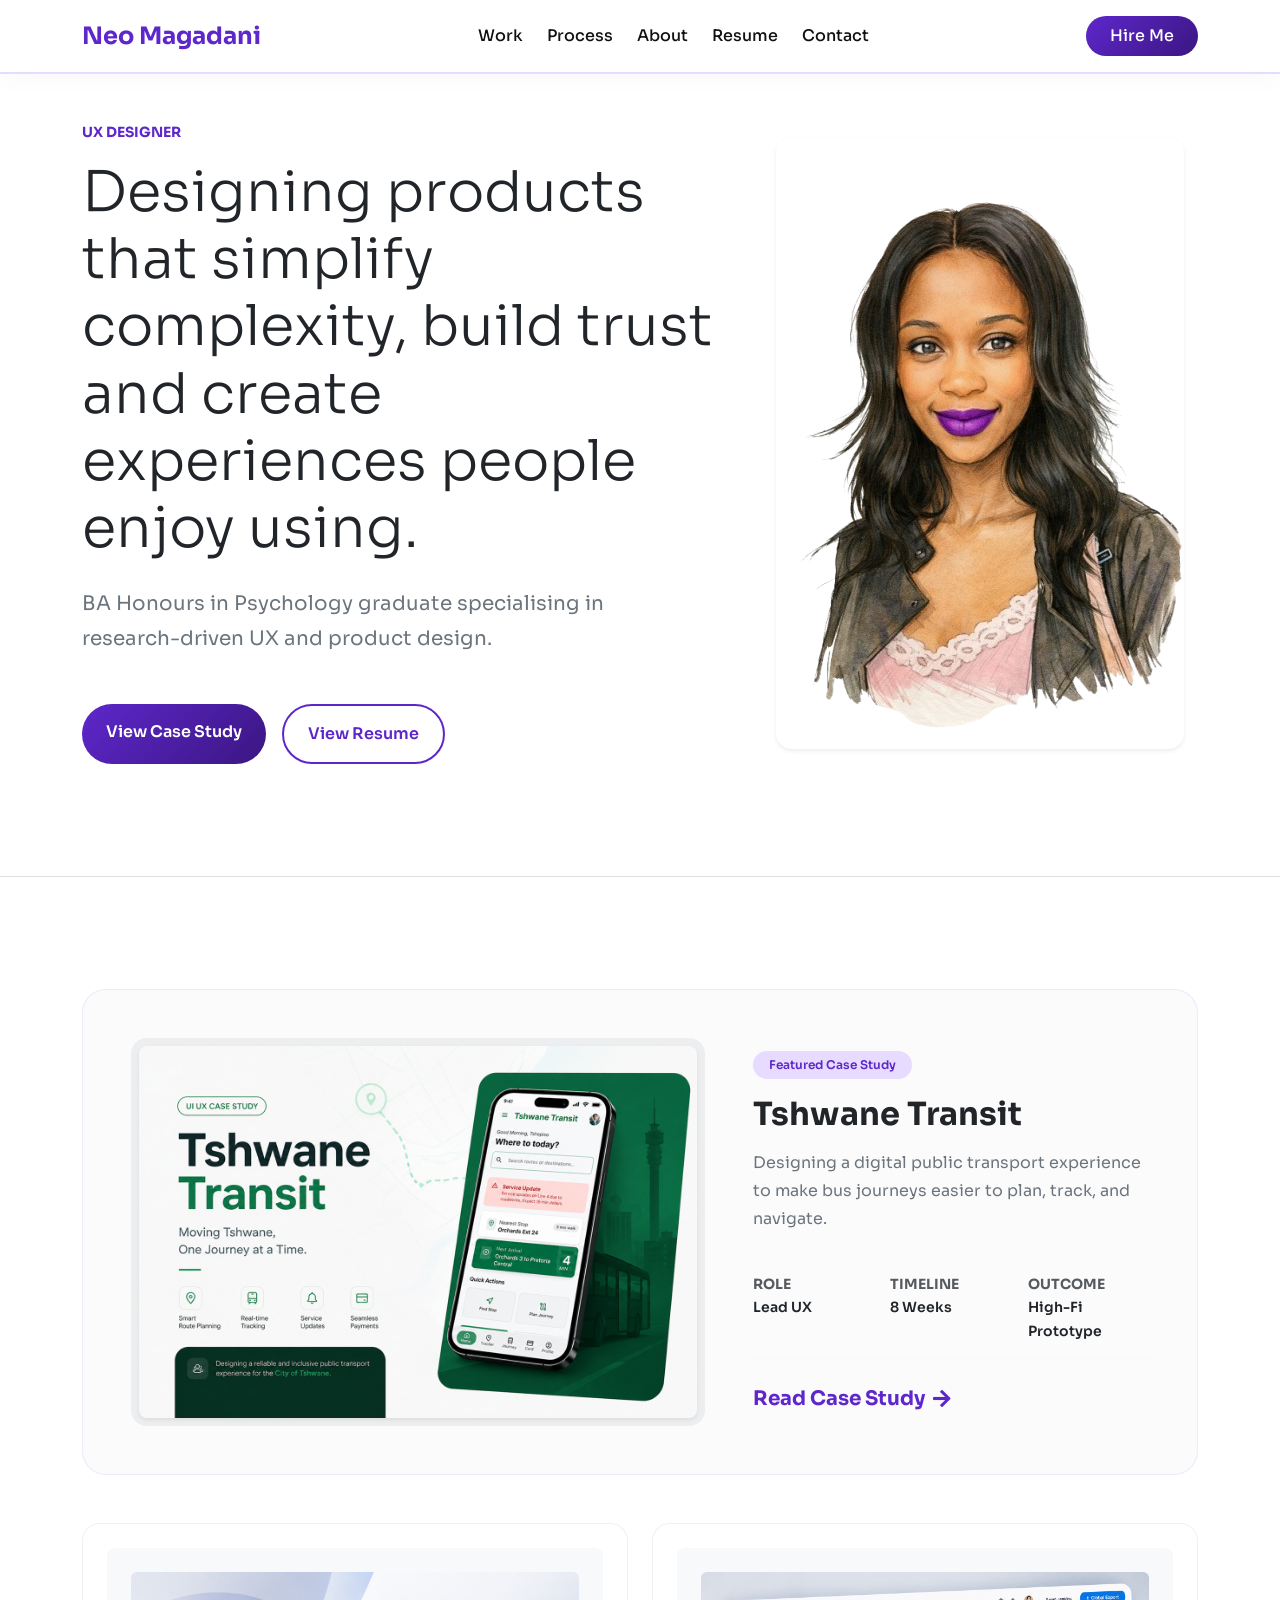
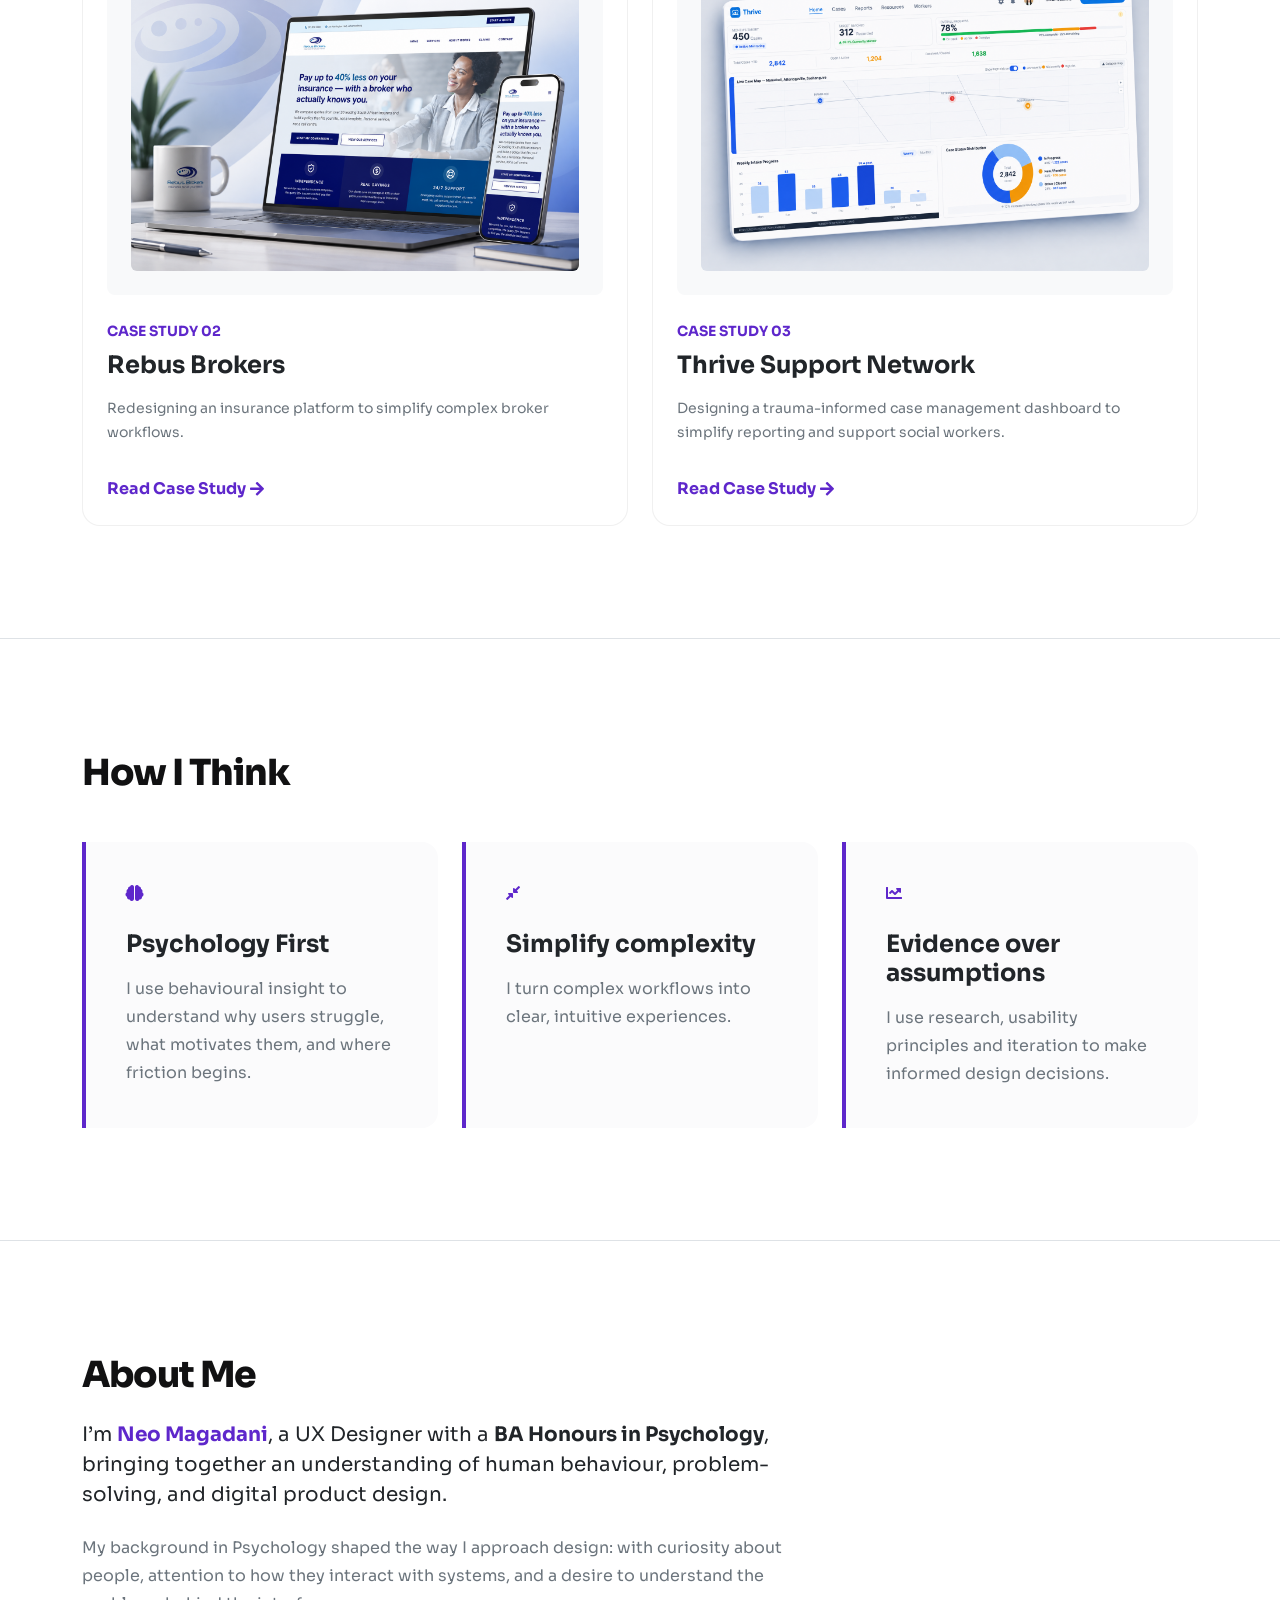
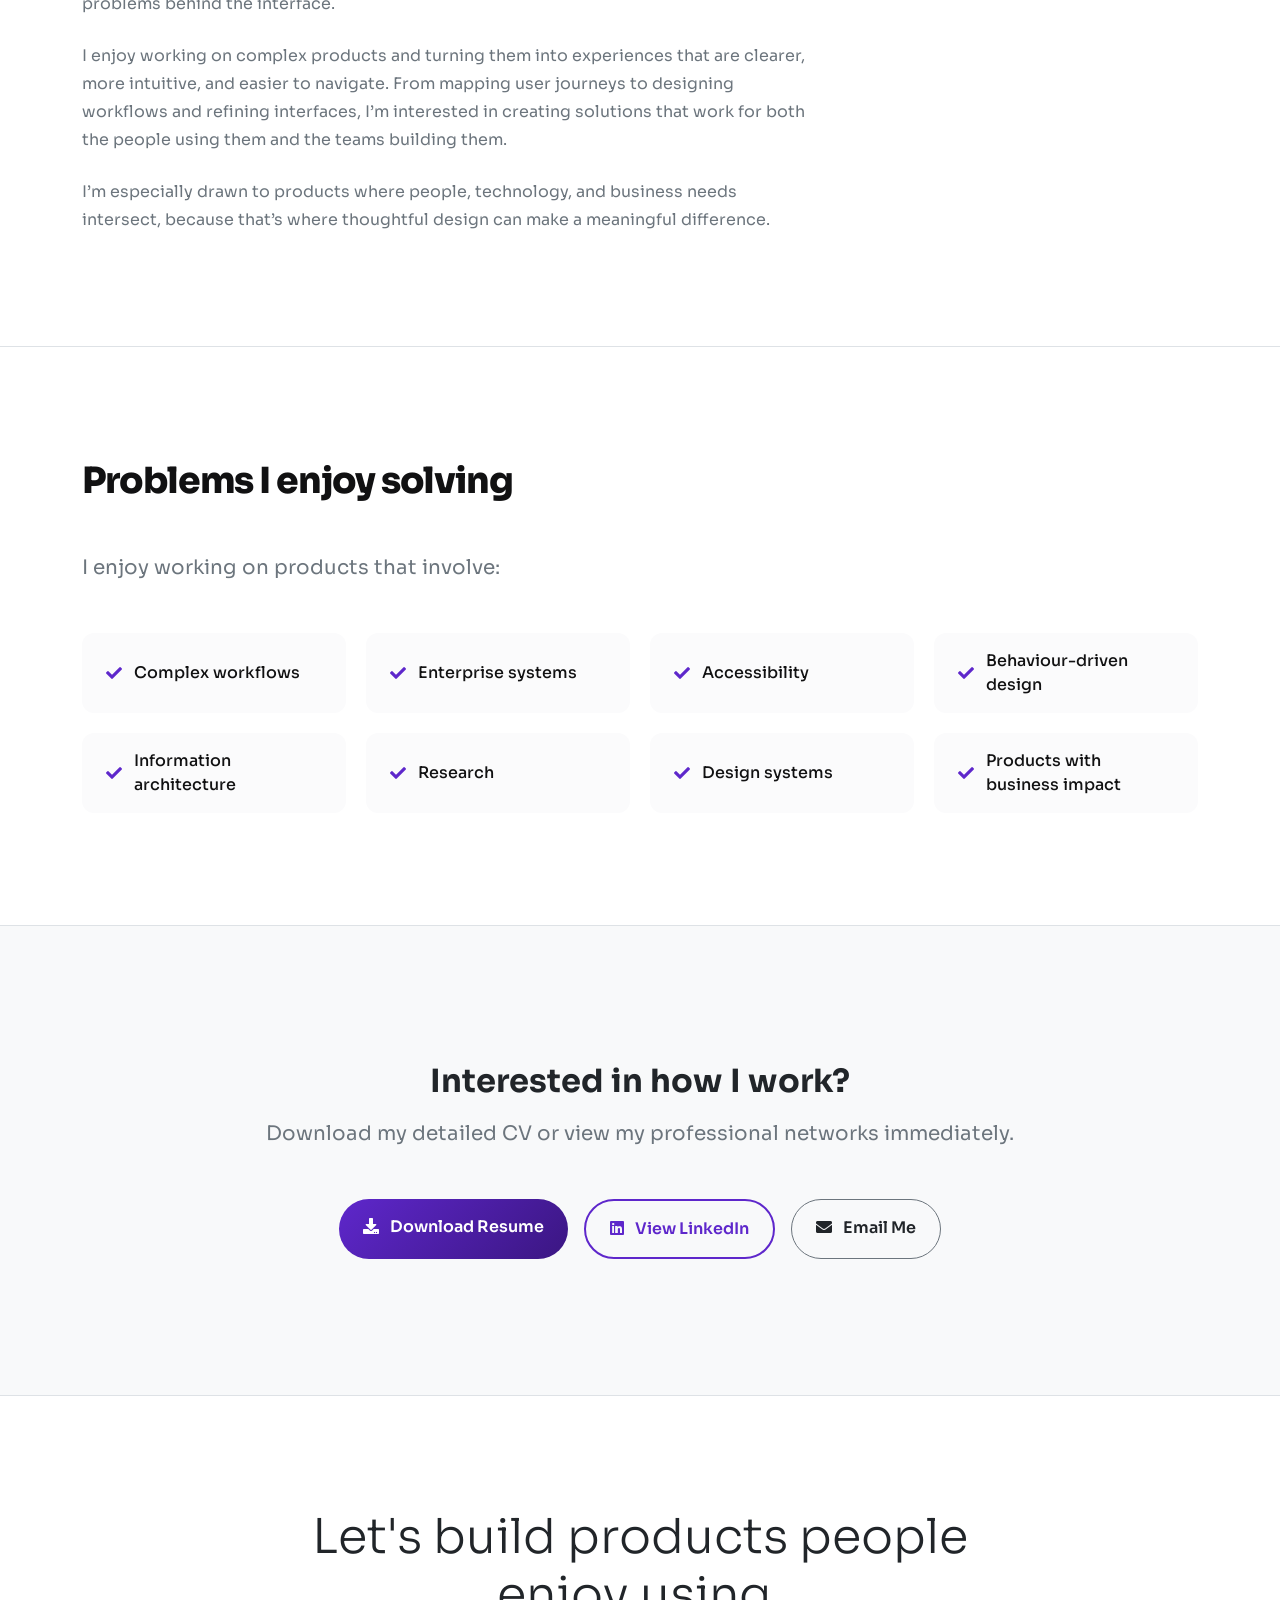
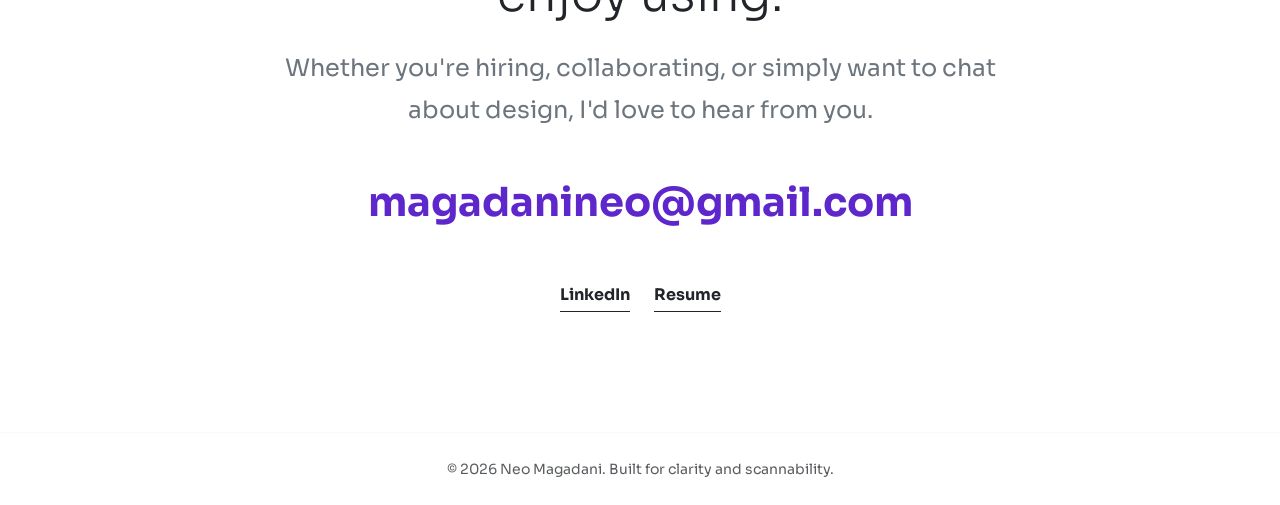
==== index.html @ 09e7070c "Initial portfolio" ====
<!DOCTYPE html>
<html lang="en">
<head>
    <meta charset="UTF-8">
    <meta http-equiv="X-UA-Compatible" content="IE=edge">
    <meta name="viewport" content="width=device-width, initial-scale=1.0, shrink-to-fit=no">
    <meta name="description" content="Neo Magadani - UX Designer Portfolio">
    <meta name="author" content="Neo Magadani">
    <title>Neo Magadani - UX Designer</title>

    <!-- Favicon -->
    <link rel="icon" type="image/png" href="./assets/img/favicon.png">

    <!-- Google Fonts -->
    <link rel="preconnect" href="https://fonts.googleapis.com/">
    <link rel="preconnect" href="https://fonts.gstatic.com/" crossorigin>
    <link rel="stylesheet" href="https://fonts.googleapis.com/css2?family=Sora:wght@300;400;500;600;700;800&display=swap">

    <!-- Bootstrap CSS (CDN) -->
    <link class="bootstrap-css" rel="stylesheet" href="https://cdn.jsdelivr.net/npm/bootstrap@5.3.3/dist/css/bootstrap.min.css">

    <!-- Font Awesome 5 Free (CDN) -->
    <link rel="stylesheet" href="https://cdnjs.cloudflare.com/ajax/libs/font-awesome/5.15.4/css/all.min.css">

    <!-- Animate.css for subtle micro-interactions -->
    <link rel="stylesheet" href="https://cdnjs.cloudflare.com/ajax/libs/animate.css/4.1.1/animate.min.css">

    <!-- Custom Premium Minimal Styling Extends -->
    <style>
        :root {
            --primary-color: #5E27CB;
            --primary-light: #E7DBFF;
            --dark-color: #111112;
            --text-muted: #575758;
            --bg-light: #FBFBFC;
        }

        html {
            scroll-padding-top: 6rem;
            scroll-behavior: smooth;
        }

        body {
            font-family: "Sora", sans-serif;
            color: var(--dark-color);
            background-color: #ffffff;
            -webkit-font-smoothing: antialiased;
        }

        p {
            color: var(--text-muted);
            line-height: 1.75;
        }

        /* Pure Purple Overrides */
        .text-primary, .navbar-brand {
            color: var(--primary-color) !important;
        }

        /* Sticky Navigation Styling */
        .sticky-nav {
            background-color: rgba(255, 255, 255, 0.95);
            backdrop-filter: blur(10px);
            border-bottom: 2px solid var(--primary-light);
            box-shadow: 0 4px 20px rgba(94, 39, 203, 0.04);
            z-index: 1030;
        }

        .nav-link {
            color: var(--dark-color);
            font-weight: 500;
            transition: all 0.2s ease;
            position: relative;
        }

        .nav-link:hover, .nav-link.active {
            color: var(--primary-color) !important;
        }

        .nav-link.active::after {
            content: '';
            position: absolute;
            bottom: -4px;
            left: 0;
            width: 100%;
            height: 2px;
            background-color: var(--primary-color);
            border-radius: 2px;
        }

        /* Buttons & CTA Systems */
        .btn-primary-gradient {
            background: linear-gradient(135deg, var(--primary-color) 0%, #3B1682 100%);
            color: #ffffff;
            border: none;
            transition: transform 0.2s ease, box-shadow 0.2s ease;
        }

        .hero-img-container {
    padding: 0;
    background: transparent;
    box-shadow: none;
}
        .btn-primary-gradient:hover {
            color: #ffffff;
            transform: translateY(-1px);
            box-shadow: 0 4px 15px rgba(94, 39, 203, 0.3);
        }

        .btn-primary-outlined {
            border: 2px solid var(--primary-color);
            color: var(--primary-color);
            background: transparent;
            font-weight: 600;
            transition: all 0.2s ease;
        }

        .btn-primary-outlined:hover {
            background-color: var(--primary-color);
            color: #ffffff;
        }

        /* Premium Layout Features */
        .section-padding {
            padding: 7rem 0;
        }

        .section-title {
            font-size: 2.25rem;
            font-weight: 800;
            letter-spacing: -0.03em;
            margin-bottom: 3rem;
        }

        /* Cards & Layout Modules */
        .featured-card {
            background: var(--bg-light);
            border: 1px solid rgba(94, 39, 203, 0.08);
            border-radius: 24px;
            overflow: hidden;
            transition: transform 0.3s ease;
        }

        .featured-card:hover {
            transform: translateY(-4px);
        }

        .secondary-card {
            background: #ffffff;
            border: 1px solid rgba(0, 0, 0, 0.06);
            border-radius: 18px;
            transition: all 0.3s ease;
        }

        .secondary-card:hover {
            border-color: var(--primary-light);
            box-shadow: 0 10px 30px rgba(94, 39, 203, 0.04);
        }

        .think-card {
            background: var(--bg-light);
            border-left: 4px solid var(--primary-color);
            border-radius: 0 16px 16px 0;
            padding: 2.5rem;
            height: 100%;
        }

        /* Checkmark List Items */
        .problem-grid {
            display: grid;
            grid-template-columns: repeat(auto-fill, minmax(240px, 1fr));
            gap: 1.25rem;
        }

        .problem-item {
            background: var(--bg-light);
            padding: 1rem 1.5rem;
            border-radius: 12px;
            font-weight: 500;
            display: flex;
            align-items: center;
            gap: 0.75rem;
        }

        .problem-item i {
            color: var(--primary-color);
        }

        /* Badges */
        .bg-primary-subtle {
            background-color: var(--primary-light) !important;
            color: var(--primary-color) !important;
        }

        /* Floating Top Button Layout logic */
        .topbutton {
            position: fixed;
            bottom: 2rem;
            right: 2rem;
            background-color: #ffffff;
            color: var(--primary-color);
            width: 3rem;
            height: 3rem;
            display: flex;
            align-items: center;
            justify-content: center;
            font-size: 1.25rem;
            box-shadow: 0 4px 15px rgba(94, 39, 203, 0.1);
            border-radius: 50%;
            border: 1px solid rgba(94, 39, 203, 0.1);
            opacity: 0;
            visibility: hidden;
            transition: all 0.2s ease;
            z-index: 99;
        }

        .topbutton.btn-show {
            visibility: visible;
            opacity: 1;
        }

        .topbutton:hover {
            background: var(--primary-color);
            color: #ffffff;
        }

        .contact-email-link {
            color: var(--primary-color);
            transition: opacity 0.2s ease;
        }
        .contact-email-link:hover {
            opacity: 0.85;
        }

        /* Responsive Fixes */
        @media screen and (max-width: 991.98px) {
            .hero-img-container { margin-top: 3rem; }
        }
        @media screen and (max-width: 767.98px) {
            .section-padding { padding: 4.5rem 0; }
            .section-title { font-size: 1.75rem; margin-bottom: 2rem; }
        }
    </style>
</head>
<body>

    <!-- Sticky Navigation Bar -->
    <header class="header-area sticky-top sticky-nav">
        <div class="container d-flex align-items-center justify-content-between py-3">
            <a href="#" class="navbar-brand fw-bold fs-4 tracking-tight">Neo Magadani</a>
            <nav class="d-none d-md-flex gap-4" id="mainNav">
                <a href="#work" class="nav-link">Work</a>
                <a href="#process" class="nav-link">Process</a>
                <a href="#about" class="nav-link">About</a>
                <a href="#resume" class="nav-link">Resume</a>
                <a href="#contact" class="nav-link">Contact</a>
            </nav>
            <div>
                <a href="#contact" class="btn btn-primary-gradient rounded-pill px-4 py-2 fw-medium">Hire Me</a>
            </div>
        </div>
    </header>

    <!-- Balanced Split Hero Section with Image on the Right -->
<section id="hero" class="hero-area min-vh-90 d-flex align-items-center bg-white section-padding pt-5 navigation-section">
    <div class="container">
        <div class="row align-items-center g-5">

            <!-- Text Core -->
            <div class="col-lg-7 text-start">

                <span class="text-uppercase tracking-wider fw-bold text-primary small d-block mb-3">
                    UX Designer
                </span>

                <h1 class="display-4 fw-extrabold text-dark tracking-tight mb-4 animate__animated animate__fadeInUp">
                    Designing products that simplify complexity, build trust and create experiences people enjoy using.
                </h1>

                <p class="fs-5 fw-normal text-secondary mb-5 col-xl-11 animate__animated animate__fadeInUp animate__delay-1s">
                    BA Honours in Psychology graduate specialising in research-driven UX and product design.
                </p>

                <div class="d-flex flex-wrap gap-3 animate__animated animate__fadeInUp animate__delay-1s">

                    <a href="#work" class="btn btn-primary-gradient px-4 py-3 rounded-pill fw-semibold">
                        View Case Study
                    </a>

                    <a href="./assets/img/UX_Design_CV.pdf"
                       target="_blank"
                       rel="noopener"
                       class="btn btn-primary-outlined px-4 py-3 rounded-pill fw-semibold">
                        View Resume
                    </a>

                </div>
            </div>
                <!-- Image Component Frame -->
                <div class="col-lg-5 p-0 hero-img-container text-center animate__animated animate__fadeIn animate__delay-1s">
                    
                        <img src="./assets/img/hero/hero.png" alt="Neo Magadani UX Showcase" class="img-fluid rounded-4 shadow-sm">
                    </div>
                </div>
            </div>
        </div>
    </section>

    <!-- Work Showcase Section (Case Studies Primary Focus) -->
   <section id="work" class="portfolio-area section-padding border-top bg-white navigation-section">
    <div class="container">

        <!-- =====================================================
             CASE STUDY 01 — TSHWANE TRANSIT
             Full Width Featured Case Study
             ===================================================== -->
        <div class="row mb-5">
            <div class="col-12">
                <div class="featured-card p-4 p-md-5">

                    <div class="row align-items-center g-4 g-lg-5">

                        <!-- Image -->
                        <div class="col-lg-7">
                            <div class="bg-secondary bg-opacity-10 rounded-4 p-2 text-center overflow-hidden">
                                <img 
                                    src="./images/hero image.png" 
                                    alt="Tshwane Transit mobile app interface"
                                    class="img-fluid rounded-3 shadow-sm">
                            </div>
                        </div>

                        <!-- Content -->
                        <div class="col-lg-5">

                            <span class="badge bg-primary-subtle text-primary rounded-pill px-3 py-2 fw-semibold mb-3">
                                Featured Case Study
                            </span>

                            <h2 class="fw-bold text-dark tracking-tight mb-3">
                                Tshwane Transit
                            </h2>

                            <p class="text-secondary mb-4">
                                Designing a digital public transport experience to make bus journeys easier to plan, track, and navigate.
                            </p>

                            <!-- Project Details -->
                            <div class="row g-3 mb-4 py-3 border-top border-bottom border-light">

                                <div class="col-4">
                                    <span class="d-block text-uppercase text-muted small fw-bold">
                                        Role
                                    </span>
                                    <span class="fw-semibold text-dark small">
                                        Lead UX
                                    </span>
                                </div>

                                <div class="col-4">
                                    <span class="d-block text-uppercase text-muted small fw-bold">
                                        Timeline
                                    </span>
                                    <span class="fw-semibold text-dark small">
                                        8 Weeks
                                    </span>
                                </div>

                                <div class="col-4">
                                    <span class="d-block text-uppercase text-muted small fw-bold">
                                        Outcome
                                    </span>
                                    <span class="fw-semibold text-dark small">
                                        High-Fi Prototype
                                    </span>
                                </div>

                            </div>

                            <!-- Link -->
                            <a 
                                href="./city-of-tshwane.html"
                                class="text-primary fw-bold fs-5 text-decoration-none d-inline-flex align-items-center gap-2">

                                Read Case Study 
                                <i class="fas fa-arrow-right"></i>

                            </a>

                        </div>

                    </div>

                </div>
            </div>
        </div>


        <!-- =====================================================
             CASE STUDY 02 + 03
             Two Secondary Cards Side-by-Side
             ===================================================== -->
        <div class="row g-4">


            <!-- =================================================
                 CASE STUDY 02 — REBUS BROKERS
                 ================================================= -->
            <div class="col-md-6">

                <div class="secondary-card p-4 h-100 d-flex flex-column justify-content-between">

                    <div>

                        <!-- Image -->
                        <div class="bg-light rounded-3 p-4 mb-4 text-center">

                            <img 
                                src="./assets/img/rebus mockup.png"
                                alt="Rebus Brokers insurance platform interface"
                                class="img-fluid rounded shadow-xs">

                        </div>

                        <span class="text-primary small fw-bold text-uppercase tracking-wider">
                            Case Study 02
                        </span>

                        <h3 class="h4 fw-bold text-dark mt-2 mb-3">
                            Rebus Brokers
                        </h3>

                        <p class="text-secondary small">
                            Redesigning an insurance platform to simplify complex broker workflows.
                        </p>

                    </div>

                    <div class="pt-3 mt-auto">

                        <a 
                            href="./rebus-case-study.html"
                            class="text-primary fw-bold text-decoration-none d-inline-flex align-items-center gap-1">

                            Read Case Study 
                            <i class="fas fa-arrow-right fs-7"></i>

                        </a>

                    </div>

                </div>

            </div>


            <!-- =================================================
                 CASE STUDY 03 — THRIVE
                 ================================================= -->
            <div class="col-md-6">

                <div class="secondary-card p-4 h-100 d-flex flex-column justify-content-between">

                    <div>

                        <!-- Image -->
                        <div class="bg-light rounded-3 p-4 mb-4 text-center">

                            <img 
                                src="./assets/img/AFTER DESKTOP.png"
                                alt="Thrive case management dashboard interface"
                                class="img-fluid rounded shadow-xs">

                        </div>

                        <span class="text-primary small fw-bold text-uppercase tracking-wider">
                            Case Study 03
                        </span>

                        <h3 class="h4 fw-bold text-dark mt-2 mb-3">
                            Thrive Support Network
                        </h3>

                        <p class="text-secondary small">
                            Designing a trauma-informed case management dashboard to simplify reporting and support social workers.
                        </p>

                    </div>
                      <div class="pt-3 mt-auto">

                        <a 
                            href="./Thrive.html"
                            class="text-primary fw-bold text-decoration-none d-inline-flex align-items-center gap-1">

                            Read Case Study 
                            <i class="fas fa-arrow-right fs-7"></i>

                        </a>

                </div>

            </div>


        </div>

    </div>
</section>

    <!-- Strategic Philosophy Section -->
    <section id="process" class="process-area section-padding border-top bg-white navigation-section">
        <div class="container">
            <h2 class="section-title">How I Think</h2>
            <div class="row g-4">
                <div class="col-lg-4 col-md-6">
                    <div class="think-card">
                        <div class="mb-4 text-primary"><i class="fas fa-brain fa-2xl"></i></div>
                        <h3 class="h4 fw-bold text-dark mb-3">Psychology First</h3>
                        <p class="text-secondary mb-0">I use behavioural insight to understand why users struggle, what motivates them, and where friction begins.</p>
                    </div>
                </div>
                <div class="col-lg-4 col-md-6">
                    <div class="think-card">
                        <div class="mb-4 text-primary"><i class="fas fa-compress-alt fa-2xl"></i></div>
                        <h3 class="h4 fw-bold text-dark mb-3">Simplify complexity</h3>
                        <p class="text-secondary mb-0">I turn complex workflows into clear, intuitive experiences.</p>
                    </div>
                </div>
                <div class="col-lg-4 col-md-12">
                    <div class="think-card">
                        <div class="mb-4 text-primary"><i class="fas fa-chart-line fa-2xl"></i></div>
                        <h3 class="h4 fw-bold text-dark mb-3">Evidence over assumptions</h3>
                        <p class="text-secondary mb-0">I use research, usability principles and iteration to make informed design decisions.</p>
                    </div>
                </div>
            </div>
        </div>
    </section>

    <!-- Strategic Narrative Personal Identity Section -->
    <!-- About Me -->
<section id="about" class="about-area section-padding border-top bg-white navigation-section">
    <div class="container">
        <div class="row justify-content-between g-5 align-items-start">

            <div class="col-lg-8">
                <h2 class="section-title mb-4">About Me</h2>

                <p class="fs-5 text-dark lh-base mb-4">
                    I’m <strong class="text-primary">Neo Magadani</strong>, a UX Designer with a
                    <strong>BA Honours in Psychology</strong>, bringing together an understanding
                    of human behaviour, problem-solving, and digital product design.
                </p>

                <p class="text-secondary mb-4">
                    My background in Psychology shaped the way I approach design: with curiosity
                    about people, attention to how they interact with systems, and a desire to
                    understand the problems behind the interface.
                </p>

                <p class="text-secondary mb-4">
                    I enjoy working on complex products and turning them into experiences that are
                    clearer, more intuitive, and easier to navigate. From mapping user journeys to
                    designing workflows and refining interfaces, I’m interested in creating
                    solutions that work for both the people using them and the teams building them.
                </p>

                <p class="text-secondary mb-0">
                    I’m especially drawn to products where
                    people, technology, and business needs intersect, because that’s where thoughtful design can make a meaningful difference.
                </p>
            </div>

        </div>
    </div>
</section>

    <!-- Niche Targeted Capabilities Matrix Section -->
    <section class="problems-area section-padding border-top bg-white">
        <div class="container">
            <h2 class="section-title">Problems I enjoy solving</h2>
            <p class="fs-5 text-secondary mb-5 col-lg-8">I enjoy working on products that involve:</p>
            
            <div class="problem-grid">
                <div class="problem-item"><i class="fas fa-check"></i> Complex workflows</div>
                <div class="problem-item"><i class="fas fa-check"></i> Enterprise systems</div>
                <div class="problem-item"><i class="fas fa-check"></i> Accessibility</div>
                <div class="problem-item"><i class="fas fa-check"></i> Behaviour-driven design</div>
                <div class="problem-item"><i class="fas fa-check"></i> Information architecture</div>
                <div class="problem-item"><i class="fas fa-check"></i> Research</div>
                <div class="problem-item"><i class="fas fa-check"></i> Design systems</div>
                <div class="problem-item"><i class="fas fa-check"></i> Products with business impact</div>
            </div>
        </div>
    </section>

    <!-- Clean Direct Portfolio Assets Access Frame -->
    <section id="resume" class="resume-cta-area section-padding border-top bg-light text-center navigation-section">
        <div class="container py-4">
            <h2 class="fw-bold tracking-tight text-dark mb-3">Interested in how I work?</h2>
            <p class="fs-5 text-secondary mb-5">Download my detailed CV or view my professional networks immediately.</p>
            <div class="d-flex flex-wrap justify-content-center gap-3">
                <a href="./assets/img/UX_Design_CV.pdf" class="btn btn-primary-gradient px-4 py-3 rounded-pill fw-semibold" download><i class="fas fa-download me-2"></i> Download Resume</a>
                <a href="https://www.linkedin.com/in/neo-magadani/" target="_blank" class="btn btn-primary-outlined px-4 py-3 rounded-pill fw-semibold"><i class="fab fa-linkedin me-2"></i> View LinkedIn</a>
                <a href="mailto:magadanineo@gmail.com" class="btn btn-outline-secondary border-secondary px-4 py-3 rounded-pill fw-semibold text-dark"><i class="fas fa-envelope me-2"></i> Email Me</a>
            </div>
        </div>
    </section>

    <!-- Simplified and Personalized Footer Contact Framework -->
    <section id="contact" class="contact-personal-area section-padding border-top bg-white text-center navigation-section">
        <div class="container col-xl-7 col-lg-9">
            <h2 class="display-5 fw-extrabold text-dark tracking-tight mb-4">Let's build products people enjoy using.</h2>
            <p class="fs-4 text-secondary mb-5">
                Whether you're hiring, collaborating, or simply want to chat about design, I'd love to hear from you.
            </p>
            
            <div class="mb-5">
                <a href="mailto:magadanineo@gmail.com" class="display-6 fw-bold contact-email-link text-decoration-none tracking-tight text-break">magadanineo@gmail.com</a>
            </div>
            
            <div class="d-flex justify-content-center gap-4 py-2">
                <a href="https://www.linkedin.com/in/neo-magadani/" target="_blank" class="fw-bold text-dark text-decoration-none border-bottom border-dark pb-1">LinkedIn</a>
                <a href="./assets/img/UX_Design_CV.pdf" class="fw-bold text-dark text-decoration-none border-bottom border-dark pb-1" download>Resume</a>
            </div>
        </div>
    </section>

    <!-- Structural Baseline Copyright Statement Footer -->
    <footer class="py-4 border-top border-light bg-white">
        <div class="container text-center">
            <span class="small text-muted">&copy; 2026 Neo Magadani. Built for clarity and scannability.</span>
        </div>
    </footer>

    <!-- Back To Top Floating Interactive Element -->
    <button class="topbutton shadow" id="backToTopBtn" aria-label="Scroll back to top">
        <i class="fas fa-arrow-up"></i>
    </button>

    <!-- Structural Layout Support Library Framework Script Assets -->
    <script src="https://code.jquery.com/jquery-3.7.1.min.js"></script>
    <script src="https://cdn.jsdelivr.net/npm/bootstrap@5.3.3/dist/js/bootstrap.bundle.min.js"></script>

    <!-- Custom Event Target Handlers Logic -->
    <script>
        $(document).ready(function() {
            // ScrollSpy tracking logic
            const sections = $('.navigation-section');
            const navLinks = $('#mainNav .nav-link');

            $(window).on('scroll', function() {
                let currentPos = $(this).scrollTop() + 120; // offset to trigger slightly early

                sections.each(function() {
                    let top = $(this).offset().top;
                    let bottom = top + $(this).outerHeight();
                    let id = $(this).attr('id');

                    if (currentPos >= top && currentPos <= bottom) {
                        navLinks.removeClass('active');
                        $('#mainNav').find(`[href="#${id}"]`).addClass('active');
                    }
                });
                
                // Back to Top button logic
                if ($(this).scrollTop() > 400) {
                    $('#backToTopBtn').addClass('btn-show');
                } else {
                    $('#backToTopBtn').removeClass('btn-show');
                }
            });
            
            $('#backToTopBtn').click(function() {
                window.scrollTo({ top: 0, behavior: 'smooth' });
            });
        });
    </script>
</body>
</html>
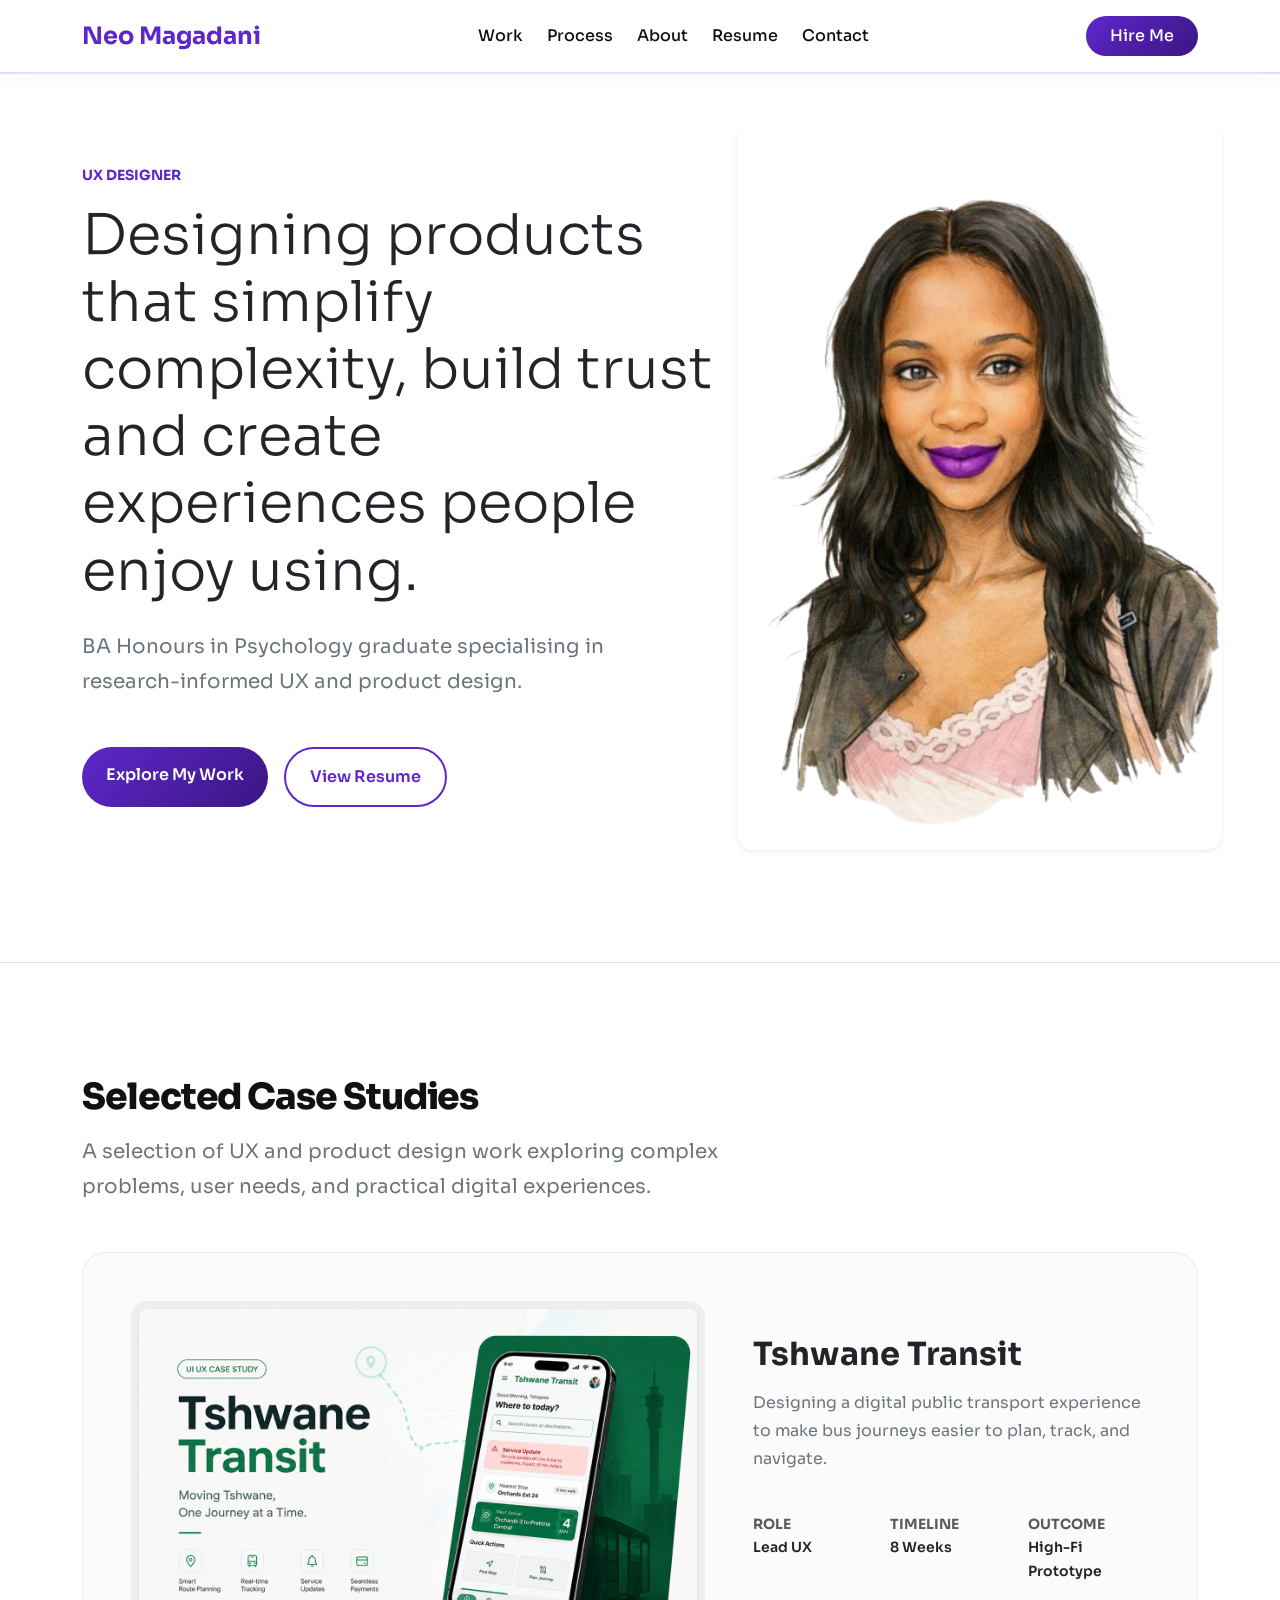
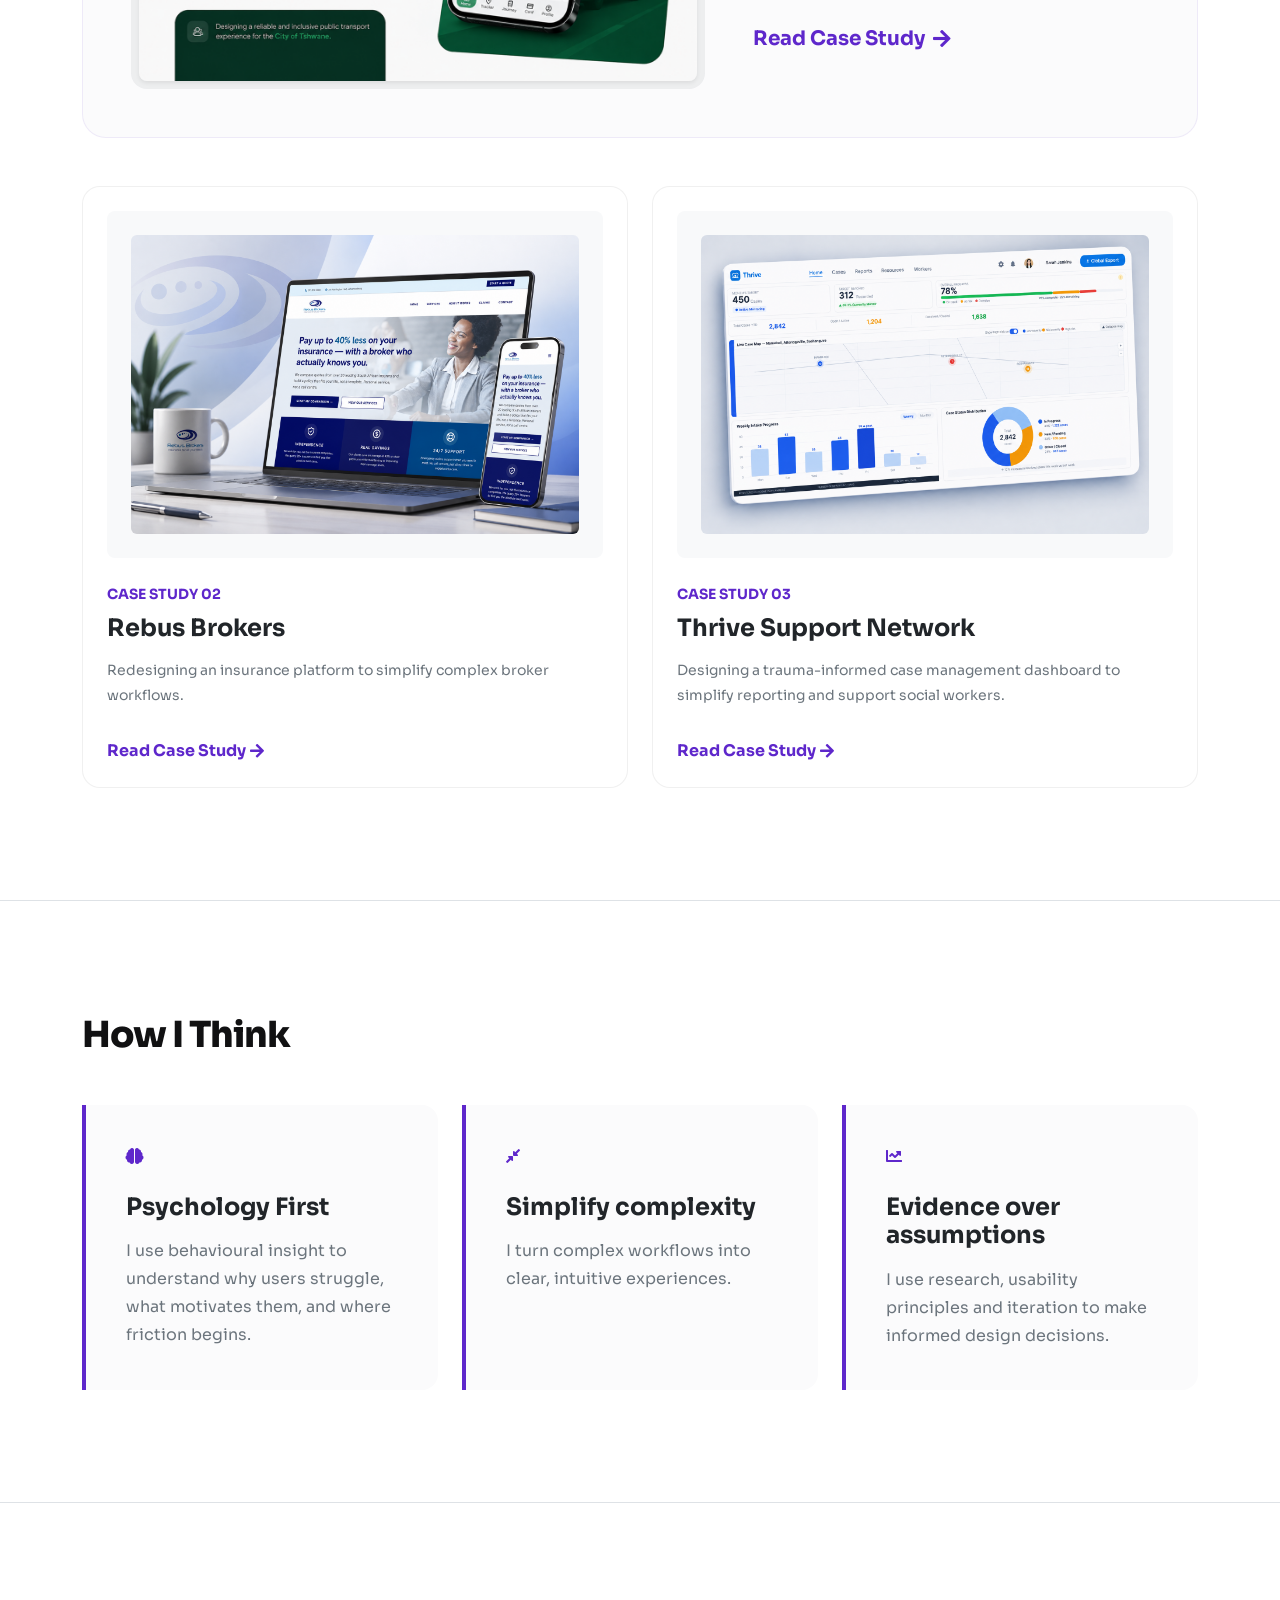
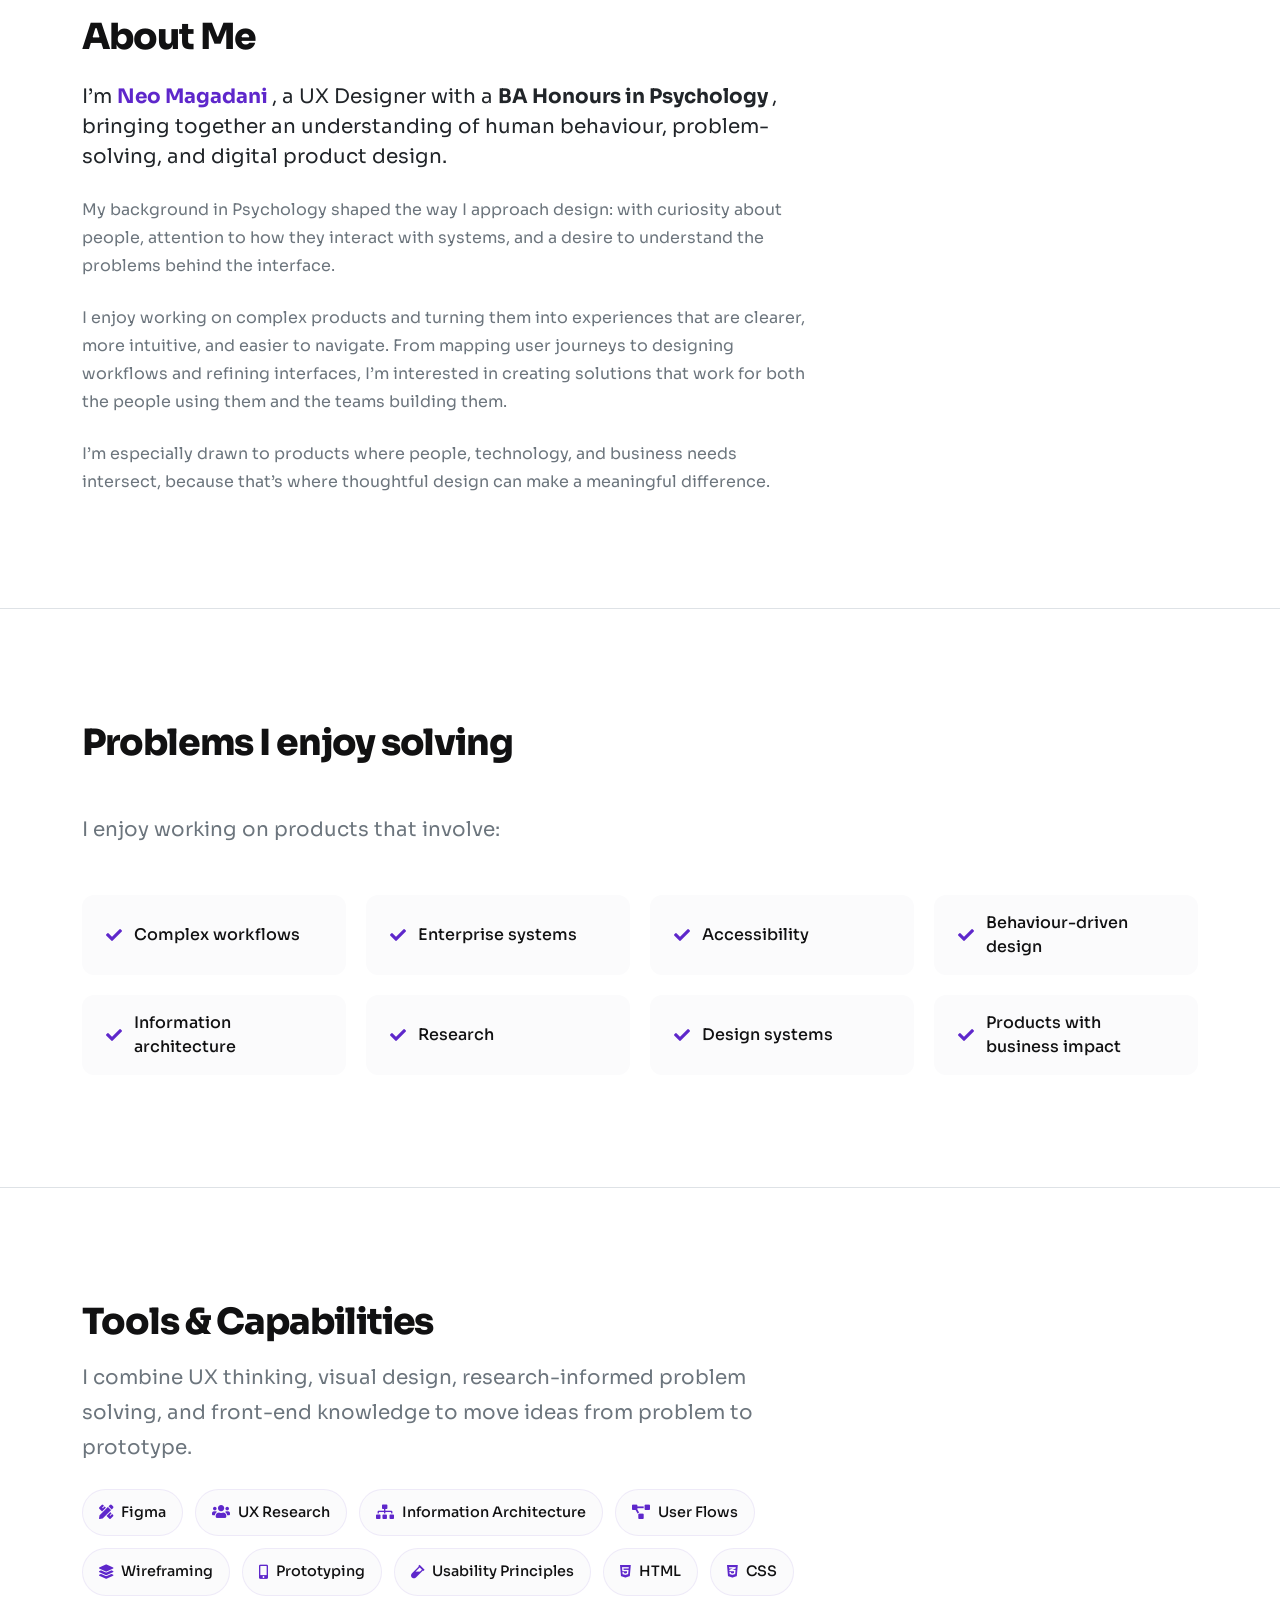
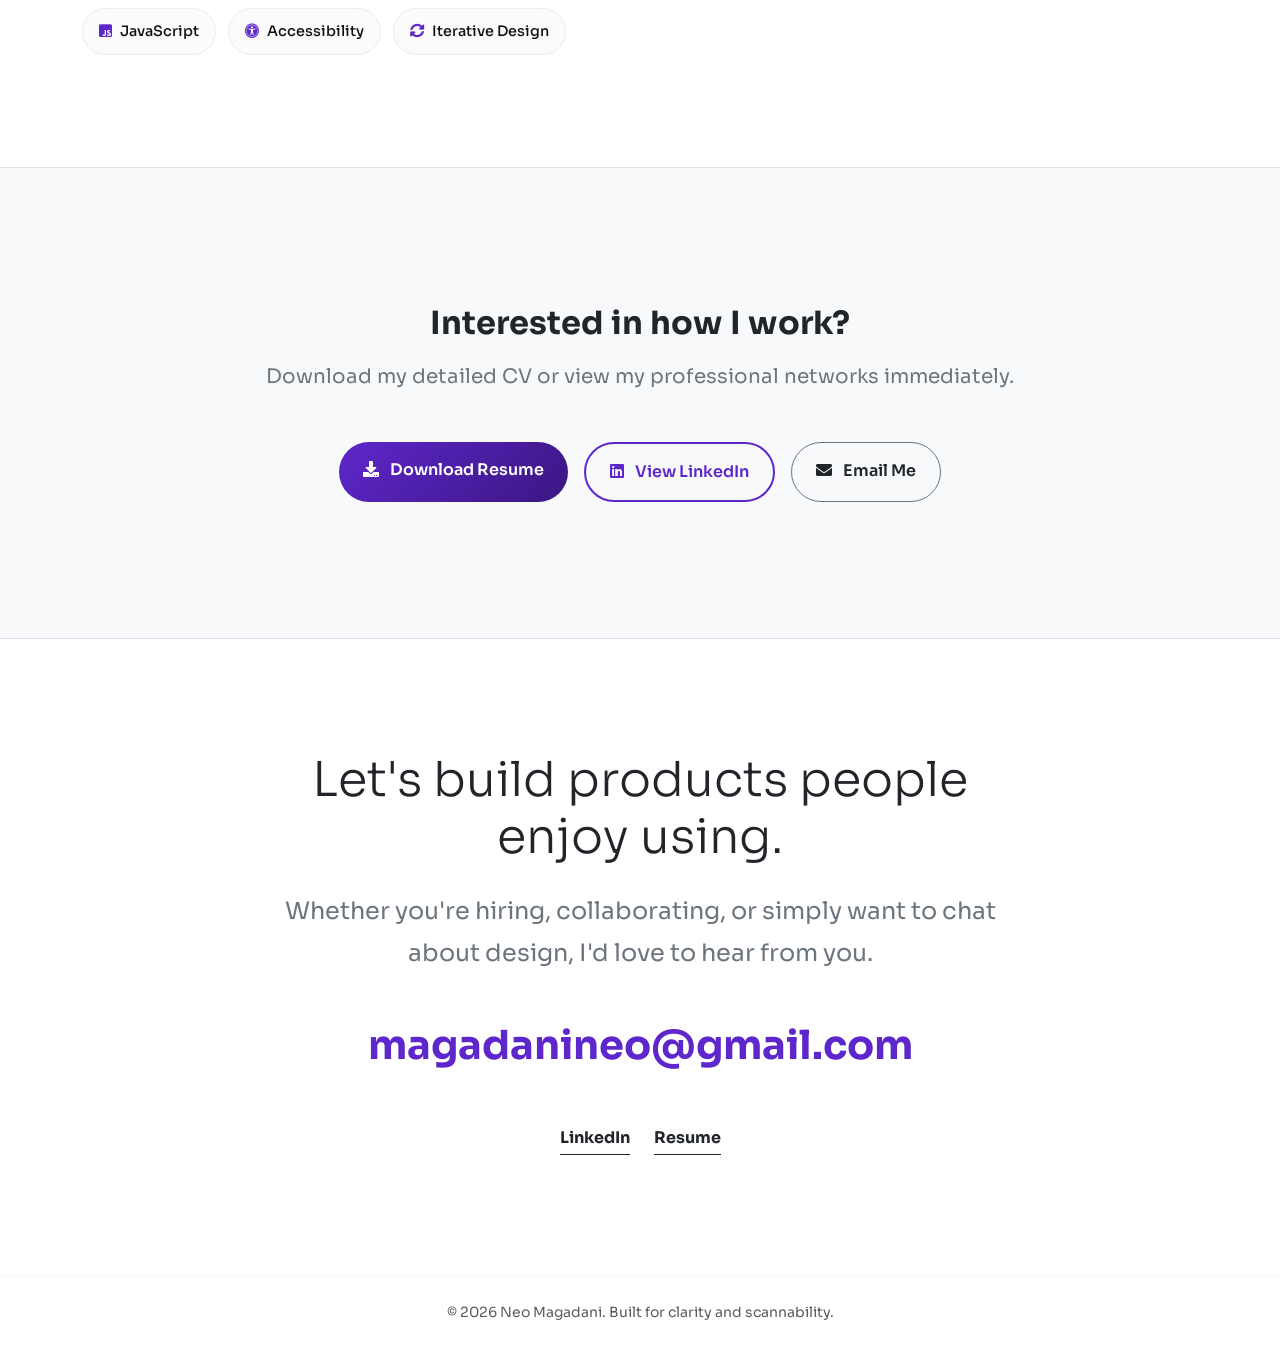
==== commit 465a81af: "portfolio finalised" ====
--- a/index.html
+++ b/index.html
@@ -2,31 +2,118 @@
 <html lang="en">
 <head>
     <meta charset="UTF-8">
+
     <meta http-equiv="X-UA-Compatible" content="IE=edge">
-    <meta name="viewport" content="width=device-width, initial-scale=1.0, shrink-to-fit=no">
-    <meta name="description" content="Neo Magadani - UX Designer Portfolio">
+
+    <meta name="viewport"
+          content="width=device-width, initial-scale=1.0, shrink-to-fit=no">
+
+    <!-- Primary SEO -->
+    <title>Neo Magadani — UX Designer</title>
+
+    <meta name="description"
+          content="Neo Magadani is a UX Designer with a BA Honours in Psychology, focused on research-informed UX and product design that simplifies complex digital experiences.">
+
     <meta name="author" content="Neo Magadani">
-    <title>Neo Magadani - UX Designer</title>
+
+    <meta name="robots" content="index, follow">
+
+    <!-- Canonical URL -->
+    <link rel="canonical" href="https://neomagadani.co.za/">
 
     <!-- Favicon -->
-    <link rel="icon" type="image/png" href="./assets/img/favicon.png">
+    <link rel="icon"
+          type="image/png"
+          href="./assets/img/favicon.png">
+
+    <link rel="shortcut icon"
+          type="image/png"
+          href="./assets/img/favicon.png">
+
+    <!-- Open Graph / Social Sharing -->
+    <meta property="og:title"
+          content="Neo Magadani — UX Designer">
+
+    <meta property="og:description"
+          content="Research-informed UX and product design focused on simplifying complex digital experiences.">
+
+    <meta property="og:type"
+          content="website">
+
+    <meta property="og:url"
+          content="https://neomagadani.co.za/">
+
+    <meta property="og:site_name"
+          content="Neo Magadani">
+
+    <meta property="og:image"
+          content="https://neomagadani.co.za/assets/img/hero/hero.png">
+
+    <meta property="og:image:alt"
+          content="Neo Magadani UX design portfolio">
+
+    <!-- Twitter / X Card -->
+    <meta name="twitter:card"
+          content="summary_large_image">
+
+    <meta name="twitter:title"
+          content="Neo Magadani — UX Designer">
+
+    <meta name="twitter:description"
+          content="Research-informed UX and product design focused on simplifying complex digital experiences.">
+
+    <meta name="twitter:image"
+          content="https://neomagadani.co.za/assets/img/hero/hero.png">
+
+    <meta name="twitter:image:alt"
+          content="Neo Magadani UX design portfolio">
 
     <!-- Google Fonts -->
-    <link rel="preconnect" href="https://fonts.googleapis.com/">
-    <link rel="preconnect" href="https://fonts.gstatic.com/" crossorigin>
-    <link rel="stylesheet" href="https://fonts.googleapis.com/css2?family=Sora:wght@300;400;500;600;700;800&display=swap">
-
-    <!-- Bootstrap CSS (CDN) -->
-    <link class="bootstrap-css" rel="stylesheet" href="https://cdn.jsdelivr.net/npm/bootstrap@5.3.3/dist/css/bootstrap.min.css">
-
-    <!-- Font Awesome 5 Free (CDN) -->
-    <link rel="stylesheet" href="https://cdnjs.cloudflare.com/ajax/libs/font-awesome/5.15.4/css/all.min.css">
-
-    <!-- Animate.css for subtle micro-interactions -->
-    <link rel="stylesheet" href="https://cdnjs.cloudflare.com/ajax/libs/animate.css/4.1.1/animate.min.css">
-
-    <!-- Custom Premium Minimal Styling Extends -->
+    <link rel="preconnect"
+          href="https://fonts.googleapis.com/">
+
+    <link rel="preconnect"
+          href="https://fonts.gstatic.com/"
+          crossorigin>
+
+    <link rel="stylesheet"
+          href="https://fonts.googleapis.com/css2?family=Sora:wght@300;400;500;600;700;800&display=swap">
+
+    <!-- Bootstrap CSS -->
+    <link
+        class="bootstrap-css"
+        rel="stylesheet"
+        href="https://cdn.jsdelivr.net/npm/bootstrap@5.3.3/dist/css/bootstrap.min.css">
+
+    <!-- Font Awesome -->
+    <link
+        rel="stylesheet"
+        href="https://cdnjs.cloudflare.com/ajax/libs/font-awesome/5.15.4/css/all.min.css">
+
+    <!-- Animate.css -->
+    <link
+        rel="stylesheet"
+        href="https://cdnjs.cloudflare.com/ajax/libs/animate.css/4.1.1/animate.min.css">
+
+
+    <!-- Structured Data -->
+    <script type="application/ld+json">
+    {
+        "@context": "https://schema.org",
+        "@type": "Person",
+        "name": "Neo Magadani",
+        "url": "https://neomagadani.co.za/",
+        "jobTitle": "UX Designer",
+        "description": "UX Designer with a BA Honours in Psychology focused on research-informed UX and product design.",
+        "sameAs": [
+            "https://www.linkedin.com/in/neo-magadani/"
+        ]
+    }
+    </script>
+
+
     <style>
+
         :root {
             --primary-color: #5E27CB;
             --primary-light: #E7DBFF;
@@ -35,10 +122,12 @@
             --bg-light: #FBFBFC;
         }
 
+
         html {
             scroll-padding-top: 6rem;
             scroll-behavior: smooth;
         }
+
 
         body {
             font-family: "Sora", sans-serif;
@@ -47,17 +136,28 @@
             -webkit-font-smoothing: antialiased;
         }
 
+
         p {
             color: var(--text-muted);
             line-height: 1.75;
         }
 
-        /* Pure Purple Overrides */
-        .text-primary, .navbar-brand {
+
+        /* Accessibility */
+        :focus-visible {
+            outline: 3px solid var(--primary-color);
+            outline-offset: 3px;
+        }
+
+
+        /* Navigation */
+
+        .text-primary,
+        .navbar-brand {
             color: var(--primary-color) !important;
         }
 
-        /* Sticky Navigation Styling */
+
         .sticky-nav {
             background-color: rgba(255, 255, 255, 0.95);
             backdrop-filter: blur(10px);
@@ -66,6 +166,7 @@
             z-index: 1030;
         }
 
+
         .nav-link {
             color: var(--dark-color);
             font-weight: 500;
@@ -73,9 +174,12 @@
             position: relative;
         }
 
-        .nav-link:hover, .nav-link.active {
+
+        .nav-link:hover,
+        .nav-link.active {
             color: var(--primary-color) !important;
         }
+
 
         .nav-link.active::after {
             content: '';
@@ -88,24 +192,62 @@
             border-radius: 2px;
         }
 
-        /* Buttons & CTA Systems */
+
+        /* Mobile Navigation */
+
+        .mobile-menu {
+            border-top: 1px solid var(--primary-light);
+            background: rgba(255, 255, 255, 0.98);
+        }
+
+
+        .mobile-menu .nav-link {
+            padding: 0.75rem 0;
+            border-bottom: 1px solid rgba(0, 0, 0, 0.05);
+        }
+
+
+        .mobile-menu .nav-link:last-child {
+            border-bottom: none;
+        }
+
+
+        .navbar-toggler {
+            border: 1px solid var(--primary-light);
+            border-radius: 10px;
+            padding: 0.55rem 0.7rem;
+        }
+
+
+        .navbar-toggler:focus {
+            box-shadow: 0 0 0 0.2rem rgba(94, 39, 203, 0.15);
+        }
+
+
+        /* Buttons */
+
         .btn-primary-gradient {
-            background: linear-gradient(135deg, var(--primary-color) 0%, #3B1682 100%);
+            background: linear-gradient(
+                135deg,
+                var(--primary-color) 0%,
+                #3B1682 100%
+            );
+
             color: #ffffff;
             border: none;
-            transition: transform 0.2s ease, box-shadow 0.2s ease;
-        }
-
-        .hero-img-container {
-    padding: 0;
-    background: transparent;
-    box-shadow: none;
-}
+
+            transition:
+                transform 0.2s ease,
+                box-shadow 0.2s ease;
+        }
+
+
         .btn-primary-gradient:hover {
             color: #ffffff;
             transform: translateY(-1px);
             box-shadow: 0 4px 15px rgba(94, 39, 203, 0.3);
         }
+
 
         .btn-primary-outlined {
             border: 2px solid var(--primary-color);
@@ -115,15 +257,28 @@
             transition: all 0.2s ease;
         }
 
+
         .btn-primary-outlined:hover {
             background-color: var(--primary-color);
             color: #ffffff;
         }
 
-        /* Premium Layout Features */
+
+        /* Hero */
+
+        .hero-img-container {
+            padding: 0;
+            background: transparent;
+            box-shadow: none;
+        }
+
+
+        /* Sections */
+
         .section-padding {
             padding: 7rem 0;
         }
+
 
         .section-title {
             font-size: 2.25rem;
@@ -132,7 +287,9 @@
             margin-bottom: 3rem;
         }
 
-        /* Cards & Layout Modules */
+
+        /* Cards */
+
         .featured-card {
             background: var(--bg-light);
             border: 1px solid rgba(94, 39, 203, 0.08);
@@ -141,9 +298,11 @@
             transition: transform 0.3s ease;
         }
 
+
         .featured-card:hover {
             transform: translateY(-4px);
         }
+
 
         .secondary-card {
             background: #ffffff;
@@ -152,10 +311,12 @@
             transition: all 0.3s ease;
         }
 
+
         .secondary-card:hover {
             border-color: var(--primary-light);
             box-shadow: 0 10px 30px rgba(94, 39, 203, 0.04);
         }
+
 
         .think-card {
             background: var(--bg-light);
@@ -165,516 +326,1526 @@
             height: 100%;
         }
 
-        /* Checkmark List Items */
+
+        /* Problem Grid */
+
         .problem-grid {
             display: grid;
-            grid-template-columns: repeat(auto-fill, minmax(240px, 1fr));
+            grid-template-columns: repeat(
+                auto-fill,
+                minmax(240px, 1fr)
+            );
+
             gap: 1.25rem;
         }
+
 
         .problem-item {
             background: var(--bg-light);
             padding: 1rem 1.5rem;
             border-radius: 12px;
             font-weight: 500;
+
             display: flex;
             align-items: center;
             gap: 0.75rem;
         }
 
+
         .problem-item i {
             color: var(--primary-color);
         }
 
+
+        /* Tools */
+
+        .tools-grid {
+            display: flex;
+            flex-wrap: wrap;
+            gap: 0.75rem;
+        }
+
+
+        .tool-badge {
+            display: inline-flex;
+            align-items: center;
+            gap: 0.5rem;
+
+            padding: 0.75rem 1rem;
+
+            border-radius: 999px;
+
+            background: var(--bg-light);
+            border: 1px solid rgba(94, 39, 203, 0.08);
+
+            color: var(--dark-color);
+
+            font-size: 0.9rem;
+            font-weight: 500;
+        }
+
+
+        .tool-badge i {
+            color: var(--primary-color);
+        }
+
+
         /* Badges */
+
         .bg-primary-subtle {
             background-color: var(--primary-light) !important;
             color: var(--primary-color) !important;
         }
 
-        /* Floating Top Button Layout logic */
+
+        /* Back To Top */
+
         .topbutton {
             position: fixed;
+
             bottom: 2rem;
             right: 2rem;
+
             background-color: #ffffff;
             color: var(--primary-color);
+
             width: 3rem;
             height: 3rem;
+
             display: flex;
             align-items: center;
             justify-content: center;
+
             font-size: 1.25rem;
+
             box-shadow: 0 4px 15px rgba(94, 39, 203, 0.1);
+
             border-radius: 50%;
+
             border: 1px solid rgba(94, 39, 203, 0.1);
+
             opacity: 0;
             visibility: hidden;
+
             transition: all 0.2s ease;
+
             z-index: 99;
         }
+
 
         .topbutton.btn-show {
             visibility: visible;
             opacity: 1;
         }
 
+
         .topbutton:hover {
             background: var(--primary-color);
             color: #ffffff;
         }
 
+
+        /* Contact */
+
         .contact-email-link {
             color: var(--primary-color);
             transition: opacity 0.2s ease;
         }
+
+
         .contact-email-link:hover {
             opacity: 0.85;
         }
 
-        /* Responsive Fixes */
+
+        /* Responsive */
+
         @media screen and (max-width: 991.98px) {
-            .hero-img-container { margin-top: 3rem; }
-        }
+
+            .hero-img-container {
+                margin-top: 3rem;
+            }
+
+        }
+
+
         @media screen and (max-width: 767.98px) {
-            .section-padding { padding: 4.5rem 0; }
-            .section-title { font-size: 1.75rem; margin-bottom: 2rem; }
-        }
+
+            .section-padding {
+                padding: 4.5rem 0;
+            }
+
+            .section-title {
+                font-size: 1.75rem;
+                margin-bottom: 2rem;
+            }
+
+            .display-4 {
+                font-size: 2.3rem;
+            }
+
+            .display-5 {
+                font-size: 2rem;
+            }
+
+            .display-6 {
+                font-size: 1.5rem;
+            }
+
+            .problem-grid {
+                grid-template-columns: 1fr;
+            }
+
+            .topbutton {
+                bottom: 1rem;
+                right: 1rem;
+            }
+
+        }
+
+
+        @media (prefers-reduced-motion: reduce) {
+
+            html {
+                scroll-behavior: auto;
+            }
+
+            *,
+            *::before,
+            *::after {
+                animation-duration: 0.01ms !important;
+                animation-iteration-count: 1 !important;
+                transition-duration: 0.01ms !important;
+            }
+
+        }
+
     </style>
+
 </head>
+
+
 <body>
 
-    <!-- Sticky Navigation Bar -->
+
+    <!-- =========================================================
+         STICKY NAVIGATION
+         ========================================================= -->
+
     <header class="header-area sticky-top sticky-nav">
-        <div class="container d-flex align-items-center justify-content-between py-3">
-            <a href="#" class="navbar-brand fw-bold fs-4 tracking-tight">Neo Magadani</a>
-            <nav class="d-none d-md-flex gap-4" id="mainNav">
-                <a href="#work" class="nav-link">Work</a>
-                <a href="#process" class="nav-link">Process</a>
-                <a href="#about" class="nav-link">About</a>
-                <a href="#resume" class="nav-link">Resume</a>
-                <a href="#contact" class="nav-link">Contact</a>
-            </nav>
-            <div>
-                <a href="#contact" class="btn btn-primary-gradient rounded-pill px-4 py-2 fw-medium">Hire Me</a>
+
+        <div class="container">
+
+            <div class="d-flex align-items-center justify-content-between py-3">
+
+                <a href="#hero"
+                   class="navbar-brand fw-bold fs-4 tracking-tight"
+                   aria-label="Neo Magadani home">
+
+                    Neo Magadani
+
+                </a>
+
+
+                <!-- Desktop Navigation -->
+
+                <nav class="d-none d-md-flex gap-4"
+                     id="mainNav"
+                     aria-label="Primary navigation">
+
+                    <a href="#work" class="nav-link">Work</a>
+
+                    <a href="#process" class="nav-link">Process</a>
+
+                    <a href="#about" class="nav-link">About</a>
+
+                    <a href="#resume" class="nav-link">Resume</a>
+
+                    <a href="#contact" class="nav-link">Contact</a>
+
+                </nav>
+
+
+                <!-- Desktop CTA -->
+
+                <div class="d-none d-md-block">
+
+                    <a href="#contact"
+                       class="btn btn-primary-gradient rounded-pill px-4 py-2 fw-medium">
+
+                        Hire Me
+
+                    </a>
+
+                </div>
+
+
+                <!-- Mobile Menu Button -->
+
+                <button
+                    class="navbar-toggler d-md-none"
+                    type="button"
+                    data-bs-toggle="collapse"
+                    data-bs-target="#mobileNavigation"
+                    aria-controls="mobileNavigation"
+                    aria-expanded="false"
+                    aria-label="Toggle navigation">
+
+                    <i class="fas fa-bars"></i>
+
+                </button>
+
             </div>
+
+
+            <!-- Mobile Navigation -->
+
+            <div class="collapse mobile-menu d-md-none"
+                 id="mobileNavigation">
+
+                <nav class="py-3"
+                     aria-label="Mobile navigation">
+
+                    <a href="#work"
+                       class="nav-link mobile-nav-link">
+
+                        Work
+
+                    </a>
+
+                    <a href="#process"
+                       class="nav-link mobile-nav-link">
+
+                        Process
+
+                    </a>
+
+                    <a href="#about"
+                       class="nav-link mobile-nav-link">
+
+                        About
+
+                    </a>
+
+                    <a href="#resume"
+                       class="nav-link mobile-nav-link">
+
+                        Resume
+
+                    </a>
+
+                    <a href="#contact"
+                       class="nav-link mobile-nav-link">
+
+                        Contact
+
+                    </a>
+
+                    <a href="#contact"
+                       class="btn btn-primary-gradient rounded-pill px-4 py-2 fw-medium mt-3">
+
+                        Hire Me
+
+                    </a>
+
+                </nav>
+
+            </div>
+
         </div>
+
     </header>
 
-    <!-- Balanced Split Hero Section with Image on the Right -->
-<section id="hero" class="hero-area min-vh-90 d-flex align-items-center bg-white section-padding pt-5 navigation-section">
-    <div class="container">
-        <div class="row align-items-center g-5">
-
-            <!-- Text Core -->
-            <div class="col-lg-7 text-start">
-
-                <span class="text-uppercase tracking-wider fw-bold text-primary small d-block mb-3">
-                    UX Designer
-                </span>
-
-                <h1 class="display-4 fw-extrabold text-dark tracking-tight mb-4 animate__animated animate__fadeInUp">
-                    Designing products that simplify complexity, build trust and create experiences people enjoy using.
-                </h1>
-
-                <p class="fs-5 fw-normal text-secondary mb-5 col-xl-11 animate__animated animate__fadeInUp animate__delay-1s">
-                    BA Honours in Psychology graduate specialising in research-driven UX and product design.
+
+
+    <!-- =========================================================
+         HERO
+         ========================================================= -->
+
+    <main>
+
+        <section
+            id="hero"
+            class="hero-area min-vh-90 d-flex align-items-center bg-white section-padding pt-5 navigation-section">
+
+            <div class="container">
+
+                <div class="row align-items-center g-5">
+
+
+                    <!-- Hero Text -->
+
+                    <div class="col-lg-7 text-start">
+
+                        <span
+                            class="text-uppercase tracking-wider fw-bold text-primary small d-block mb-3">
+
+                            UX Designer
+
+                        </span>
+
+
+                        <h1
+                            class="display-4 fw-extrabold text-dark tracking-tight mb-4 animate__animated animate__fadeInUp">
+
+                            Designing products that simplify complexity, build trust and create experiences people enjoy using.
+
+                        </h1>
+
+
+                        <p
+                            class="fs-5 fw-normal text-secondary mb-5 col-xl-11 animate__animated animate__fadeInUp animate__delay-1s">
+
+                            BA Honours in Psychology graduate specialising in research-informed UX and product design.
+
+                        </p>
+
+
+                        <div
+                            class="d-flex flex-wrap gap-3 animate__animated animate__fadeInUp animate__delay-1s">
+
+
+                            <!-- Updated CTA -->
+
+                            <a
+                                href="#work"
+                                class="btn btn-primary-gradient px-4 py-3 rounded-pill fw-semibold">
+
+                                Explore My Work
+
+                            </a>
+
+
+                            <!-- Resume -->
+
+                            <a
+                                href="./assets/img/UX_Design_CV.pdf"
+                                target="_blank"
+                                rel="noopener noreferrer"
+                                class="btn btn-primary-outlined px-4 py-3 rounded-pill fw-semibold">
+
+                                View Resume
+
+                            </a>
+
+                        </div>
+
+                    </div>
+
+
+                    <!-- Hero Image -->
+
+                    <div
+                        class="col-lg-5 p-0 hero-img-container text-center animate__animated animate__fadeIn animate__delay-1s">
+
+                        <img
+                            src="./assets/img/hero/hero.png"
+                            alt="Neo Magadani UX design portfolio showcase"
+                            class="img-fluid rounded-4 shadow-sm"
+                            width="900"
+                            height="900">
+
+                    </div>
+
+                </div>
+
+            </div>
+
+        </section>
+
+
+
+        <!-- =========================================================
+             WORK / CASE STUDIES
+             ========================================================= -->
+
+        <section
+            id="work"
+            class="portfolio-area section-padding border-top bg-white navigation-section">
+
+            <div class="container">
+<div class="row mb-5">
+
+    <div class="col-lg-8">
+
+        <h2 class="section-title mb-3">
+            Selected Case Studies
+        </h2>
+
+        <p class="fs-5 text-secondary mb-0">
+            A selection of UX and product design work exploring complex problems,
+            user needs, and practical digital experiences.
+        </p>
+
+    </div>
+
+</div>
+
+                <!-- Tshwane Transit -->
+
+                <div class="row mb-5">
+
+                    <div class="col-12">
+
+                        <div class="featured-card p-4 p-md-5">
+
+                            <div class="row align-items-center g-4 g-lg-5">
+
+
+                                <!-- IMAGE -->
+
+                                <div class="col-lg-7">
+
+                                    <div
+                                        class="bg-secondary bg-opacity-10 rounded-4 p-2 text-center overflow-hidden">
+
+                                        <!-- IMPORTANT:
+                                             Tshwane Transit path intentionally preserved exactly -->
+
+                                        <img
+                                            src="./images/hero image.png"
+                                            alt="Tshwane Transit mobile app interface"
+                                            class="img-fluid rounded-3 shadow-sm">
+
+                                    </div>
+
+                                </div>
+
+
+                                <!-- CONTENT -->
+
+                                <div class="col-lg-5">
+
+
+
+                                    <h2
+                                        class="fw-bold text-dark tracking-tight mb-3">
+
+                                        Tshwane Transit
+
+                                    </h2>
+
+
+                                    <p class="text-secondary mb-4">
+
+                                        Designing a digital public transport experience to make bus journeys easier to plan, track, and navigate.
+
+                                    </p>
+
+
+                                    <div
+                                        class="row g-3 mb-4 py-3 border-top border-bottom border-light">
+
+
+                                        <div class="col-4">
+
+                                            <span
+                                                class="d-block text-uppercase text-muted small fw-bold">
+
+                                                Role
+
+                                            </span>
+
+                                            <span
+                                                class="fw-semibold text-dark small">
+
+                                                Lead UX
+
+                                            </span>
+
+                                        </div>
+
+
+                                        <div class="col-4">
+
+                                            <span
+                                                class="d-block text-uppercase text-muted small fw-bold">
+
+                                                Timeline
+
+                                            </span>
+
+                                            <span
+                                                class="fw-semibold text-dark small">
+
+                                                8 Weeks
+
+                                            </span>
+
+                                        </div>
+
+
+                                        <div class="col-4">
+
+                                            <span
+                                                class="d-block text-uppercase text-muted small fw-bold">
+
+                                                Outcome
+
+                                            </span>
+
+                                            <span
+                                                class="fw-semibold text-dark small">
+
+                                                High-Fi Prototype
+
+                                            </span>
+
+                                        </div>
+
+                                    </div>
+
+
+                                    <a
+                                        href="./city-of-tshwane.html"
+                                        class="text-primary fw-bold fs-5 text-decoration-none d-inline-flex align-items-center gap-2">
+
+                                        Read Case Study
+
+                                        <i
+                                            class="fas fa-arrow-right"
+                                            aria-hidden="true"></i>
+
+                                    </a>
+
+                                </div>
+
+                            </div>
+
+                        </div>
+
+                    </div>
+
+                </div>
+
+
+
+                <!-- Rebus + Thrive -->
+
+                <div class="row g-4">
+
+
+                    <!-- Rebus Brokers -->
+
+                    <div class="col-md-6">
+
+                        <div
+                            class="secondary-card p-4 h-100 d-flex flex-column justify-content-between">
+
+                            <div>
+
+                                <div
+                                    class="bg-light rounded-3 p-4 mb-4 text-center">
+
+                                    <img
+                                        src="./assets/img/rebus mockup.png"
+                                        alt="Rebus Brokers insurance platform interface"
+                                        class="img-fluid rounded shadow-xs">
+
+                                </div>
+
+
+                                <span
+                                    class="text-primary small fw-bold text-uppercase tracking-wider">
+
+                                    Case Study 02
+
+                                </span>
+
+
+                                <h3
+                                    class="h4 fw-bold text-dark mt-2 mb-3">
+
+                                    Rebus Brokers
+
+                                </h3>
+
+
+                                <p class="text-secondary small">
+
+                                    Redesigning an insurance platform to simplify complex broker workflows.
+
+                                </p>
+
+                            </div>
+
+
+                            <div class="pt-3 mt-auto">
+
+                                <a
+                                    href="./rebus-case-study.html"
+                                    class="text-primary fw-bold text-decoration-none d-inline-flex align-items-center gap-1">
+
+                                    Read Case Study
+
+                                    <i
+                                        class="fas fa-arrow-right fs-7"
+                                        aria-hidden="true"></i>
+
+                                </a>
+
+                            </div>
+
+                        </div>
+
+                    </div>
+
+
+
+                    <!-- Thrive -->
+
+                    <div class="col-md-6">
+
+                        <div
+                            class="secondary-card p-4 h-100 d-flex flex-column justify-content-between">
+
+                            <div>
+
+                                <div
+                                    class="bg-light rounded-3 p-4 mb-4 text-center">
+
+                                    <img
+                                        src="./assets/img/AFTER DESKTOP.png"
+                                        alt="Thrive Support Network case management dashboard interface"
+                                        class="img-fluid rounded shadow-xs">
+
+                                </div>
+
+
+                                <span
+                                    class="text-primary small fw-bold text-uppercase tracking-wider">
+
+                                    Case Study 03
+
+                                </span>
+
+
+                                <h3
+                                    class="h4 fw-bold text-dark mt-2 mb-3">
+
+                                    Thrive Support Network
+
+                                </h3>
+
+
+                                <p class="text-secondary small">
+
+                                    Designing a trauma-informed case management dashboard to simplify reporting and support social workers.
+
+                                </p>
+
+                            </div>
+
+
+                            <div class="pt-3 mt-auto">
+
+                                <a
+                                    href="./Thrive.html"
+                                    class="text-primary fw-bold text-decoration-none d-inline-flex align-items-center gap-1">
+
+                                    Read Case Study
+
+                                    <i
+                                        class="fas fa-arrow-right fs-7"
+                                        aria-hidden="true"></i>
+
+                                </a>
+
+                            </div>
+
+                        </div>
+
+                    </div>
+
+                </div>
+
+            </div>
+
+        </section>
+
+
+
+        <!-- =========================================================
+             HOW I THINK
+             ========================================================= -->
+
+        <section
+            id="process"
+            class="process-area section-padding border-top bg-white navigation-section">
+
+            <div class="container">
+
+                <h2 class="section-title">
+
+                    How I Think
+
+                </h2>
+
+
+                <div class="row g-4">
+
+
+                    <div class="col-lg-4 col-md-6">
+
+                        <div class="think-card">
+
+                            <div class="mb-4 text-primary">
+
+                                <i
+                                    class="fas fa-brain fa-2xl"
+                                    aria-hidden="true"></i>
+
+                            </div>
+
+
+                            <h3 class="h4 fw-bold text-dark mb-3">
+
+                                Psychology First
+
+                            </h3>
+
+
+                            <p class="text-secondary mb-0">
+
+                                I use behavioural insight to understand why users struggle, what motivates them, and where friction begins.
+
+                            </p>
+
+                        </div>
+
+                    </div>
+
+
+
+                    <div class="col-lg-4 col-md-6">
+
+                        <div class="think-card">
+
+                            <div class="mb-4 text-primary">
+
+                                <i
+                                    class="fas fa-compress-alt fa-2xl"
+                                    aria-hidden="true"></i>
+
+                            </div>
+
+
+                            <h3 class="h4 fw-bold text-dark mb-3">
+
+                                Simplify complexity
+
+                            </h3>
+
+
+                            <p class="text-secondary mb-0">
+
+                                I turn complex workflows into clear, intuitive experiences.
+
+                            </p>
+
+                        </div>
+
+                    </div>
+
+
+
+                    <div class="col-lg-4 col-md-12">
+
+                        <div class="think-card">
+
+                            <div class="mb-4 text-primary">
+
+                                <i
+                                    class="fas fa-chart-line fa-2xl"
+                                    aria-hidden="true"></i>
+
+                            </div>
+
+
+                            <h3 class="h4 fw-bold text-dark mb-3">
+
+                                Evidence over assumptions
+
+                            </h3>
+
+
+                            <p class="text-secondary mb-0">
+
+                                I use research, usability principles and iteration to make informed design decisions.
+
+                            </p>
+
+                        </div>
+
+                    </div>
+
+                </div>
+
+            </div>
+
+        </section>
+
+
+
+        <!-- =========================================================
+             ABOUT
+             ========================================================= -->
+
+        <section
+            id="about"
+            class="about-area section-padding border-top bg-white navigation-section">
+
+            <div class="container">
+
+                <div class="row justify-content-between g-5 align-items-start">
+
+                    <div class="col-lg-8">
+
+                        <h2 class="section-title mb-4">
+
+                            About Me
+
+                        </h2>
+
+
+                        <p class="fs-5 text-dark lh-base mb-4">
+
+                            I’m
+                            <strong class="text-primary">
+                                Neo Magadani
+                            </strong>,
+                            a UX Designer with a
+                            <strong>
+                                BA Honours in Psychology
+                            </strong>,
+                            bringing together an understanding of human behaviour, problem-solving, and digital product design.
+
+                        </p>
+
+
+                        <p class="text-secondary mb-4">
+
+                            My background in Psychology shaped the way I approach design: with curiosity about people, attention to how they interact with systems, and a desire to understand the problems behind the interface.
+
+                        </p>
+
+
+                        <p class="text-secondary mb-4">
+
+                            I enjoy working on complex products and turning them into experiences that are clearer, more intuitive, and easier to navigate. From mapping user journeys to designing workflows and refining interfaces, I’m interested in creating solutions that work for both the people using them and the teams building them.
+
+                        </p>
+
+
+                        <p class="text-secondary mb-0">
+
+                            I’m especially drawn to products where people, technology, and business needs intersect, because that’s where thoughtful design can make a meaningful difference.
+
+                        </p>
+
+                    </div>
+
+                </div>
+
+            </div>
+
+        </section>
+
+
+
+        <!-- =========================================================
+             PROBLEMS
+             ========================================================= -->
+
+        <section
+            class="problems-area section-padding border-top bg-white">
+
+            <div class="container">
+
+                <h2 class="section-title">
+
+                    Problems I enjoy solving
+
+                </h2>
+
+
+                <p class="fs-5 text-secondary mb-5 col-lg-8">
+
+                    I enjoy working on products that involve:
+
                 </p>
 
-                <div class="d-flex flex-wrap gap-3 animate__animated animate__fadeInUp animate__delay-1s">
-
-                    <a href="#work" class="btn btn-primary-gradient px-4 py-3 rounded-pill fw-semibold">
-                        View Case Study
+
+                <div class="problem-grid">
+
+                    <div class="problem-item">
+
+                        <i
+                            class="fas fa-check"
+                            aria-hidden="true"></i>
+
+                        Complex workflows
+
+                    </div>
+
+
+                    <div class="problem-item">
+
+                        <i
+                            class="fas fa-check"
+                            aria-hidden="true"></i>
+
+                        Enterprise systems
+
+                    </div>
+
+
+                    <div class="problem-item">
+
+                        <i
+                            class="fas fa-check"
+                            aria-hidden="true"></i>
+
+                        Accessibility
+
+                    </div>
+
+
+                    <div class="problem-item">
+
+                        <i
+                            class="fas fa-check"
+                            aria-hidden="true"></i>
+
+                        Behaviour-driven design
+
+                    </div>
+
+
+                    <div class="problem-item">
+
+                        <i
+                            class="fas fa-check"
+                            aria-hidden="true"></i>
+
+                        Information architecture
+
+                    </div>
+
+
+                    <div class="problem-item">
+
+                        <i
+                            class="fas fa-check"
+                            aria-hidden="true"></i>
+
+                        Research
+
+                    </div>
+
+
+                    <div class="problem-item">
+
+                        <i
+                            class="fas fa-check"
+                            aria-hidden="true"></i>
+
+                        Design systems
+
+                    </div>
+
+
+                    <div class="problem-item">
+
+                        <i
+                            class="fas fa-check"
+                            aria-hidden="true"></i>
+
+                        Products with business impact
+
+                    </div>
+
+                </div>
+
+            </div>
+
+        </section>
+
+
+
+        <!-- =========================================================
+             TOOLS & CAPABILITIES
+             ========================================================= -->
+
+        <section
+            id="tools"
+            class="tools-area section-padding border-top bg-white">
+
+            <div class="container">
+
+                <div class="row">
+
+                    <div class="col-lg-8">
+
+                        <h2 class="section-title mb-3">
+
+                            Tools & Capabilities
+
+                        </h2>
+
+
+                        <p class="fs-5 text-secondary mb-4">
+
+                            I combine UX thinking, visual design, research-informed problem solving, and front-end knowledge to move ideas from problem to prototype.
+
+                        </p>
+
+
+                        <div class="tools-grid">
+
+
+                            <span class="tool-badge">
+
+                                <i class="fas fa-pencil-ruler"
+                                   aria-hidden="true"></i>
+
+                                Figma
+
+                            </span>
+
+
+                            <span class="tool-badge">
+
+                                <i class="fas fa-users"
+                                   aria-hidden="true"></i>
+
+                                UX Research
+
+                            </span>
+
+
+                            <span class="tool-badge">
+
+                                <i class="fas fa-sitemap"
+                                   aria-hidden="true"></i>
+
+                                Information Architecture
+
+                            </span>
+
+
+                            <span class="tool-badge">
+
+                                <i class="fas fa-project-diagram"
+                                   aria-hidden="true"></i>
+
+                                User Flows
+
+                            </span>
+
+
+                            <span class="tool-badge">
+
+                                <i class="fas fa-layer-group"
+                                   aria-hidden="true"></i>
+
+                                Wireframing
+
+                            </span>
+
+
+                            <span class="tool-badge">
+
+                                <i class="fas fa-mobile-alt"
+                                   aria-hidden="true"></i>
+
+                                Prototyping
+
+                            </span>
+
+
+                            <span class="tool-badge">
+
+                                <i class="fas fa-vial"
+                                   aria-hidden="true"></i>
+
+                                Usability Principles
+
+                            </span>
+
+
+                            <span class="tool-badge">
+
+                                <i class="fab fa-html5"
+                                   aria-hidden="true"></i>
+
+                                HTML
+
+                            </span>
+
+
+                            <span class="tool-badge">
+
+                                <i class="fab fa-css3-alt"
+                                   aria-hidden="true"></i>
+
+                                CSS
+
+                            </span>
+
+
+                            <span class="tool-badge">
+
+                                <i class="fab fa-js-square"
+                                   aria-hidden="true"></i>
+
+                                JavaScript
+
+                            </span>
+
+
+                            <span class="tool-badge">
+
+                                <i class="fas fa-universal-access"
+                                   aria-hidden="true"></i>
+
+                                Accessibility
+
+                            </span>
+
+
+                            <span class="tool-badge">
+
+                                <i class="fas fa-sync-alt"
+                                   aria-hidden="true"></i>
+
+                                Iterative Design
+
+                            </span>
+
+
+                        </div>
+
+                    </div>
+
+                </div>
+
+            </div>
+
+        </section>
+
+
+
+        <!-- =========================================================
+             RESUME
+             ========================================================= -->
+
+        <section
+            id="resume"
+            class="resume-cta-area section-padding border-top bg-light text-center navigation-section">
+
+            <div class="container py-4">
+
+                <h2 class="fw-bold tracking-tight text-dark mb-3">
+
+                    Interested in how I work?
+
+                </h2>
+
+
+                <p class="fs-5 text-secondary mb-5">
+
+                    Download my detailed CV or view my professional networks immediately.
+
+                </p>
+
+
+                <div class="d-flex flex-wrap justify-content-center gap-3">
+
+
+                    <a
+                        href="./assets/img/UX_Design_CV.pdf"
+                        class="btn btn-primary-gradient px-4 py-3 rounded-pill fw-semibold"
+                        download>
+
+                        <i
+                            class="fas fa-download me-2"
+                            aria-hidden="true"></i>
+
+                        Download Resume
+
                     </a>
 
-                    <a href="./assets/img/UX_Design_CV.pdf"
-                       target="_blank"
-                       rel="noopener"
-                       class="btn btn-primary-outlined px-4 py-3 rounded-pill fw-semibold">
-                        View Resume
+
+                    <a
+                        href="https://www.linkedin.com/in/neo-magadani/"
+                        target="_blank"
+                        rel="noopener noreferrer"
+                        class="btn btn-primary-outlined px-4 py-3 rounded-pill fw-semibold">
+
+                        <i
+                            class="fab fa-linkedin me-2"
+                            aria-hidden="true"></i>
+
+                        View LinkedIn
+
                     </a>
 
+
+                    <a
+                        href="mailto:magadanineo@gmail.com"
+                        class="btn btn-outline-secondary border-secondary px-4 py-3 rounded-pill fw-semibold text-dark">
+
+                        <i
+                            class="fas fa-envelope me-2"
+                            aria-hidden="true"></i>
+
+                        Email Me
+
+                    </a>
+
                 </div>
+
             </div>
-                <!-- Image Component Frame -->
-                <div class="col-lg-5 p-0 hero-img-container text-center animate__animated animate__fadeIn animate__delay-1s">
-                    
-                        <img src="./assets/img/hero/hero.png" alt="Neo Magadani UX Showcase" class="img-fluid rounded-4 shadow-sm">
-                    </div>
+
+        </section>
+
+
+
+        <!-- =========================================================
+             CONTACT
+             ========================================================= -->
+
+        <section
+            id="contact"
+            class="contact-personal-area section-padding border-top bg-white text-center navigation-section">
+
+            <div class="container col-xl-7 col-lg-9">
+
+                <h2
+                    class="display-5 fw-extrabold text-dark tracking-tight mb-4">
+
+                    Let's build products people enjoy using.
+
+                </h2>
+
+
+                <p class="fs-4 text-secondary mb-5">
+
+                    Whether you're hiring, collaborating, or simply want to chat about design, I'd love to hear from you.
+
+                </p>
+
+
+                <div class="mb-5">
+
+                    <a
+                        href="mailto:magadanineo@gmail.com"
+                        class="display-6 fw-bold contact-email-link text-decoration-none tracking-tight text-break">
+
+                        magadanineo@gmail.com
+
+                    </a>
+
                 </div>
+
+
+                <div
+                    class="d-flex justify-content-center gap-4 py-2">
+
+                    <a
+                        href="https://www.linkedin.com/in/neo-magadani/"
+                        target="_blank"
+                        rel="noopener noreferrer"
+                        class="fw-bold text-dark text-decoration-none border-bottom border-dark pb-1">
+
+                        LinkedIn
+
+                    </a>
+
+
+                    <a
+                        href="./assets/img/UX_Design_CV.pdf"
+                        class="fw-bold text-dark text-decoration-none border-bottom border-dark pb-1"
+                        download>
+
+                        Resume
+
+                    </a>
+
+                </div>
+
             </div>
+
+        </section>
+
+    </main>
+
+
+
+    <!-- =========================================================
+         FOOTER
+         ========================================================= -->
+
+    <footer
+        class="py-4 border-top border-light bg-white">
+
+        <div class="container text-center">
+
+            <span class="small text-muted">
+
+                &copy; 2026 Neo Magadani. Built for clarity and scannability.
+
+            </span>
+
         </div>
-    </section>
-
-    <!-- Work Showcase Section (Case Studies Primary Focus) -->
-   <section id="work" class="portfolio-area section-padding border-top bg-white navigation-section">
-    <div class="container">
-
-        <!-- =====================================================
-             CASE STUDY 01 — TSHWANE TRANSIT
-             Full Width Featured Case Study
-             ===================================================== -->
-        <div class="row mb-5">
-            <div class="col-12">
-                <div class="featured-card p-4 p-md-5">
-
-                    <div class="row align-items-center g-4 g-lg-5">
-
-                        <!-- Image -->
-                        <div class="col-lg-7">
-                            <div class="bg-secondary bg-opacity-10 rounded-4 p-2 text-center overflow-hidden">
-                                <img 
-                                    src="./images/hero image.png" 
-                                    alt="Tshwane Transit mobile app interface"
-                                    class="img-fluid rounded-3 shadow-sm">
-                            </div>
-                        </div>
-
-                        <!-- Content -->
-                        <div class="col-lg-5">
-
-                            <span class="badge bg-primary-subtle text-primary rounded-pill px-3 py-2 fw-semibold mb-3">
-                                Featured Case Study
-                            </span>
-
-                            <h2 class="fw-bold text-dark tracking-tight mb-3">
-                                Tshwane Transit
-                            </h2>
-
-                            <p class="text-secondary mb-4">
-                                Designing a digital public transport experience to make bus journeys easier to plan, track, and navigate.
-                            </p>
-
-                            <!-- Project Details -->
-                            <div class="row g-3 mb-4 py-3 border-top border-bottom border-light">
-
-                                <div class="col-4">
-                                    <span class="d-block text-uppercase text-muted small fw-bold">
-                                        Role
-                                    </span>
-                                    <span class="fw-semibold text-dark small">
-                                        Lead UX
-                                    </span>
-                                </div>
-
-                                <div class="col-4">
-                                    <span class="d-block text-uppercase text-muted small fw-bold">
-                                        Timeline
-                                    </span>
-                                    <span class="fw-semibold text-dark small">
-                                        8 Weeks
-                                    </span>
-                                </div>
-
-                                <div class="col-4">
-                                    <span class="d-block text-uppercase text-muted small fw-bold">
-                                        Outcome
-                                    </span>
-                                    <span class="fw-semibold text-dark small">
-                                        High-Fi Prototype
-                                    </span>
-                                </div>
-
-                            </div>
-
-                            <!-- Link -->
-                            <a 
-                                href="./city-of-tshwane.html"
-                                class="text-primary fw-bold fs-5 text-decoration-none d-inline-flex align-items-center gap-2">
-
-                                Read Case Study 
-                                <i class="fas fa-arrow-right"></i>
-
-                            </a>
-
-                        </div>
-
-                    </div>
-
-                </div>
-            </div>
-        </div>
-
-
-        <!-- =====================================================
-             CASE STUDY 02 + 03
-             Two Secondary Cards Side-by-Side
-             ===================================================== -->
-        <div class="row g-4">
-
-
-            <!-- =================================================
-                 CASE STUDY 02 — REBUS BROKERS
-                 ================================================= -->
-            <div class="col-md-6">
-
-                <div class="secondary-card p-4 h-100 d-flex flex-column justify-content-between">
-
-                    <div>
-
-                        <!-- Image -->
-                        <div class="bg-light rounded-3 p-4 mb-4 text-center">
-
-                            <img 
-                                src="./assets/img/rebus mockup.png"
-                                alt="Rebus Brokers insurance platform interface"
-                                class="img-fluid rounded shadow-xs">
-
-                        </div>
-
-                        <span class="text-primary small fw-bold text-uppercase tracking-wider">
-                            Case Study 02
-                        </span>
-
-                        <h3 class="h4 fw-bold text-dark mt-2 mb-3">
-                            Rebus Brokers
-                        </h3>
-
-                        <p class="text-secondary small">
-                            Redesigning an insurance platform to simplify complex broker workflows.
-                        </p>
-
-                    </div>
-
-                    <div class="pt-3 mt-auto">
-
-                        <a 
-                            href="./rebus-case-study.html"
-                            class="text-primary fw-bold text-decoration-none d-inline-flex align-items-center gap-1">
-
-                            Read Case Study 
-                            <i class="fas fa-arrow-right fs-7"></i>
-
-                        </a>
-
-                    </div>
-
-                </div>
-
-            </div>
-
-
-            <!-- =================================================
-                 CASE STUDY 03 — THRIVE
-                 ================================================= -->
-            <div class="col-md-6">
-
-                <div class="secondary-card p-4 h-100 d-flex flex-column justify-content-between">
-
-                    <div>
-
-                        <!-- Image -->
-                        <div class="bg-light rounded-3 p-4 mb-4 text-center">
-
-                            <img 
-                                src="./assets/img/AFTER DESKTOP.png"
-                                alt="Thrive case management dashboard interface"
-                                class="img-fluid rounded shadow-xs">
-
-                        </div>
-
-                        <span class="text-primary small fw-bold text-uppercase tracking-wider">
-                            Case Study 03
-                        </span>
-
-                        <h3 class="h4 fw-bold text-dark mt-2 mb-3">
-                            Thrive Support Network
-                        </h3>
-
-                        <p class="text-secondary small">
-                            Designing a trauma-informed case management dashboard to simplify reporting and support social workers.
-                        </p>
-
-                    </div>
-                      <div class="pt-3 mt-auto">
-
-                        <a 
-                            href="./Thrive.html"
-                            class="text-primary fw-bold text-decoration-none d-inline-flex align-items-center gap-1">
-
-                            Read Case Study 
-                            <i class="fas fa-arrow-right fs-7"></i>
-
-                        </a>
-
-                </div>
-
-            </div>
-
-
-        </div>
-
-    </div>
-</section>
-
-    <!-- Strategic Philosophy Section -->
-    <section id="process" class="process-area section-padding border-top bg-white navigation-section">
-        <div class="container">
-            <h2 class="section-title">How I Think</h2>
-            <div class="row g-4">
-                <div class="col-lg-4 col-md-6">
-                    <div class="think-card">
-                        <div class="mb-4 text-primary"><i class="fas fa-brain fa-2xl"></i></div>
-                        <h3 class="h4 fw-bold text-dark mb-3">Psychology First</h3>
-                        <p class="text-secondary mb-0">I use behavioural insight to understand why users struggle, what motivates them, and where friction begins.</p>
-                    </div>
-                </div>
-                <div class="col-lg-4 col-md-6">
-                    <div class="think-card">
-                        <div class="mb-4 text-primary"><i class="fas fa-compress-alt fa-2xl"></i></div>
-                        <h3 class="h4 fw-bold text-dark mb-3">Simplify complexity</h3>
-                        <p class="text-secondary mb-0">I turn complex workflows into clear, intuitive experiences.</p>
-                    </div>
-                </div>
-                <div class="col-lg-4 col-md-12">
-                    <div class="think-card">
-                        <div class="mb-4 text-primary"><i class="fas fa-chart-line fa-2xl"></i></div>
-                        <h3 class="h4 fw-bold text-dark mb-3">Evidence over assumptions</h3>
-                        <p class="text-secondary mb-0">I use research, usability principles and iteration to make informed design decisions.</p>
-                    </div>
-                </div>
-            </div>
-        </div>
-    </section>
-
-    <!-- Strategic Narrative Personal Identity Section -->
-    <!-- About Me -->
-<section id="about" class="about-area section-padding border-top bg-white navigation-section">
-    <div class="container">
-        <div class="row justify-content-between g-5 align-items-start">
-
-            <div class="col-lg-8">
-                <h2 class="section-title mb-4">About Me</h2>
-
-                <p class="fs-5 text-dark lh-base mb-4">
-                    I’m <strong class="text-primary">Neo Magadani</strong>, a UX Designer with a
-                    <strong>BA Honours in Psychology</strong>, bringing together an understanding
-                    of human behaviour, problem-solving, and digital product design.
-                </p>
-
-                <p class="text-secondary mb-4">
-                    My background in Psychology shaped the way I approach design: with curiosity
-                    about people, attention to how they interact with systems, and a desire to
-                    understand the problems behind the interface.
-                </p>
-
-                <p class="text-secondary mb-4">
-                    I enjoy working on complex products and turning them into experiences that are
-                    clearer, more intuitive, and easier to navigate. From mapping user journeys to
-                    designing workflows and refining interfaces, I’m interested in creating
-                    solutions that work for both the people using them and the teams building them.
-                </p>
-
-                <p class="text-secondary mb-0">
-                    I’m especially drawn to products where
-                    people, technology, and business needs intersect, because that’s where thoughtful design can make a meaningful difference.
-                </p>
-            </div>
-
-        </div>
-    </div>
-</section>
-
-    <!-- Niche Targeted Capabilities Matrix Section -->
-    <section class="problems-area section-padding border-top bg-white">
-        <div class="container">
-            <h2 class="section-title">Problems I enjoy solving</h2>
-            <p class="fs-5 text-secondary mb-5 col-lg-8">I enjoy working on products that involve:</p>
-            
-            <div class="problem-grid">
-                <div class="problem-item"><i class="fas fa-check"></i> Complex workflows</div>
-                <div class="problem-item"><i class="fas fa-check"></i> Enterprise systems</div>
-                <div class="problem-item"><i class="fas fa-check"></i> Accessibility</div>
-                <div class="problem-item"><i class="fas fa-check"></i> Behaviour-driven design</div>
-                <div class="problem-item"><i class="fas fa-check"></i> Information architecture</div>
-                <div class="problem-item"><i class="fas fa-check"></i> Research</div>
-                <div class="problem-item"><i class="fas fa-check"></i> Design systems</div>
-                <div class="problem-item"><i class="fas fa-check"></i> Products with business impact</div>
-            </div>
-        </div>
-    </section>
-
-    <!-- Clean Direct Portfolio Assets Access Frame -->
-    <section id="resume" class="resume-cta-area section-padding border-top bg-light text-center navigation-section">
-        <div class="container py-4">
-            <h2 class="fw-bold tracking-tight text-dark mb-3">Interested in how I work?</h2>
-            <p class="fs-5 text-secondary mb-5">Download my detailed CV or view my professional networks immediately.</p>
-            <div class="d-flex flex-wrap justify-content-center gap-3">
-                <a href="./assets/img/UX_Design_CV.pdf" class="btn btn-primary-gradient px-4 py-3 rounded-pill fw-semibold" download><i class="fas fa-download me-2"></i> Download Resume</a>
-                <a href="https://www.linkedin.com/in/neo-magadani/" target="_blank" class="btn btn-primary-outlined px-4 py-3 rounded-pill fw-semibold"><i class="fab fa-linkedin me-2"></i> View LinkedIn</a>
-                <a href="mailto:magadanineo@gmail.com" class="btn btn-outline-secondary border-secondary px-4 py-3 rounded-pill fw-semibold text-dark"><i class="fas fa-envelope me-2"></i> Email Me</a>
-            </div>
-        </div>
-    </section>
-
-    <!-- Simplified and Personalized Footer Contact Framework -->
-    <section id="contact" class="contact-personal-area section-padding border-top bg-white text-center navigation-section">
-        <div class="container col-xl-7 col-lg-9">
-            <h2 class="display-5 fw-extrabold text-dark tracking-tight mb-4">Let's build products people enjoy using.</h2>
-            <p class="fs-4 text-secondary mb-5">
-                Whether you're hiring, collaborating, or simply want to chat about design, I'd love to hear from you.
-            </p>
-            
-            <div class="mb-5">
-                <a href="mailto:magadanineo@gmail.com" class="display-6 fw-bold contact-email-link text-decoration-none tracking-tight text-break">magadanineo@gmail.com</a>
-            </div>
-            
-            <div class="d-flex justify-content-center gap-4 py-2">
-                <a href="https://www.linkedin.com/in/neo-magadani/" target="_blank" class="fw-bold text-dark text-decoration-none border-bottom border-dark pb-1">LinkedIn</a>
-                <a href="./assets/img/UX_Design_CV.pdf" class="fw-bold text-dark text-decoration-none border-bottom border-dark pb-1" download>Resume</a>
-            </div>
-        </div>
-    </section>
-
-    <!-- Structural Baseline Copyright Statement Footer -->
-    <footer class="py-4 border-top border-light bg-white">
-        <div class="container text-center">
-            <span class="small text-muted">&copy; 2026 Neo Magadani. Built for clarity and scannability.</span>
-        </div>
+
     </footer>
 
-    <!-- Back To Top Floating Interactive Element -->
-    <button class="topbutton shadow" id="backToTopBtn" aria-label="Scroll back to top">
-        <i class="fas fa-arrow-up"></i>
+
+
+    <!-- =========================================================
+         BACK TO TOP
+         ========================================================= -->
+
+    <button
+        class="topbutton shadow"
+        id="backToTopBtn"
+        aria-label="Scroll back to top">
+
+        <i
+            class="fas fa-arrow-up"
+            aria-hidden="true"></i>
+
     </button>
 
-    <!-- Structural Layout Support Library Framework Script Assets -->
-    <script src="https://code.jquery.com/jquery-3.7.1.min.js"></script>
-    <script src="https://cdn.jsdelivr.net/npm/bootstrap@5.3.3/dist/js/bootstrap.bundle.min.js"></script>
-
-    <!-- Custom Event Target Handlers Logic -->
+
+
+    <!-- =========================================================
+         JAVASCRIPT
+         ========================================================= -->
+
+    <script
+        src="https://code.jquery.com/jquery-3.7.1.min.js">
+    </script>
+
+
+    <script
+        src="https://cdn.jsdelivr.net/npm/bootstrap@5.3.3/dist/js/bootstrap.bundle.min.js">
+    </script>
+
+
     <script>
+
         $(document).ready(function() {
-            // ScrollSpy tracking logic
+
+
+            /* =====================================================
+               SCROLLSPY
+               ===================================================== */
+
             const sections = $('.navigation-section');
+
             const navLinks = $('#mainNav .nav-link');
 
+
             $(window).on('scroll', function() {
-                let currentPos = $(this).scrollTop() + 120; // offset to trigger slightly early
+
+                let currentPos = $(this).scrollTop() + 120;
+
 
                 sections.each(function() {
+
                     let top = $(this).offset().top;
+
                     let bottom = top + $(this).outerHeight();
+
                     let id = $(this).attr('id');
 
-                    if (currentPos >= top && currentPos <= bottom) {
+
+                    if (
+                        id &&
+                        currentPos >= top &&
+                        currentPos <= bottom
+                    ) {
+
                         navLinks.removeClass('active');
-                        $('#mainNav').find(`[href="#${id}"]`).addClass('active');
+
+                        $('#mainNav')
+                            .find(`[href="#${id}"]`)
+                            .addClass('active');
+
                     }
+
                 });
-                
-                // Back to Top button logic
+
+
+                /* Back to top */
+
                 if ($(this).scrollTop() > 400) {
-                    $('#backToTopBtn').addClass('btn-show');
+
+                    $('#backToTopBtn')
+                        .addClass('btn-show');
+
                 } else {
-                    $('#backToTopBtn').removeClass('btn-show');
+
+                    $('#backToTopBtn')
+                        .removeClass('btn-show');
+
                 }
+
             });
-            
+
+
+            /* =====================================================
+               BACK TO TOP
+               ===================================================== */
+
             $('#backToTopBtn').click(function() {
-                window.scrollTo({ top: 0, behavior: 'smooth' });
+
+                window.scrollTo({
+
+                    top: 0,
+
+                    behavior: 'smooth'
+
+                });
+
             });
+
+
+            /* =====================================================
+               CLOSE MOBILE MENU AFTER CLICKING A LINK
+               ===================================================== */
+
+            $('.mobile-nav-link, #mobileNavigation .btn')
+                .on('click', function() {
+
+                    const mobileNavigation =
+                        document.getElementById(
+                            'mobileNavigation'
+                        );
+
+
+                    const collapse =
+                        bootstrap.Collapse.getInstance(
+                            mobileNavigation
+                        );
+
+
+                    if (collapse) {
+
+                        collapse.hide();
+
+                    }
+
+                });
+
+
         });
+
     </script>
+
+
 </body>
 </html>
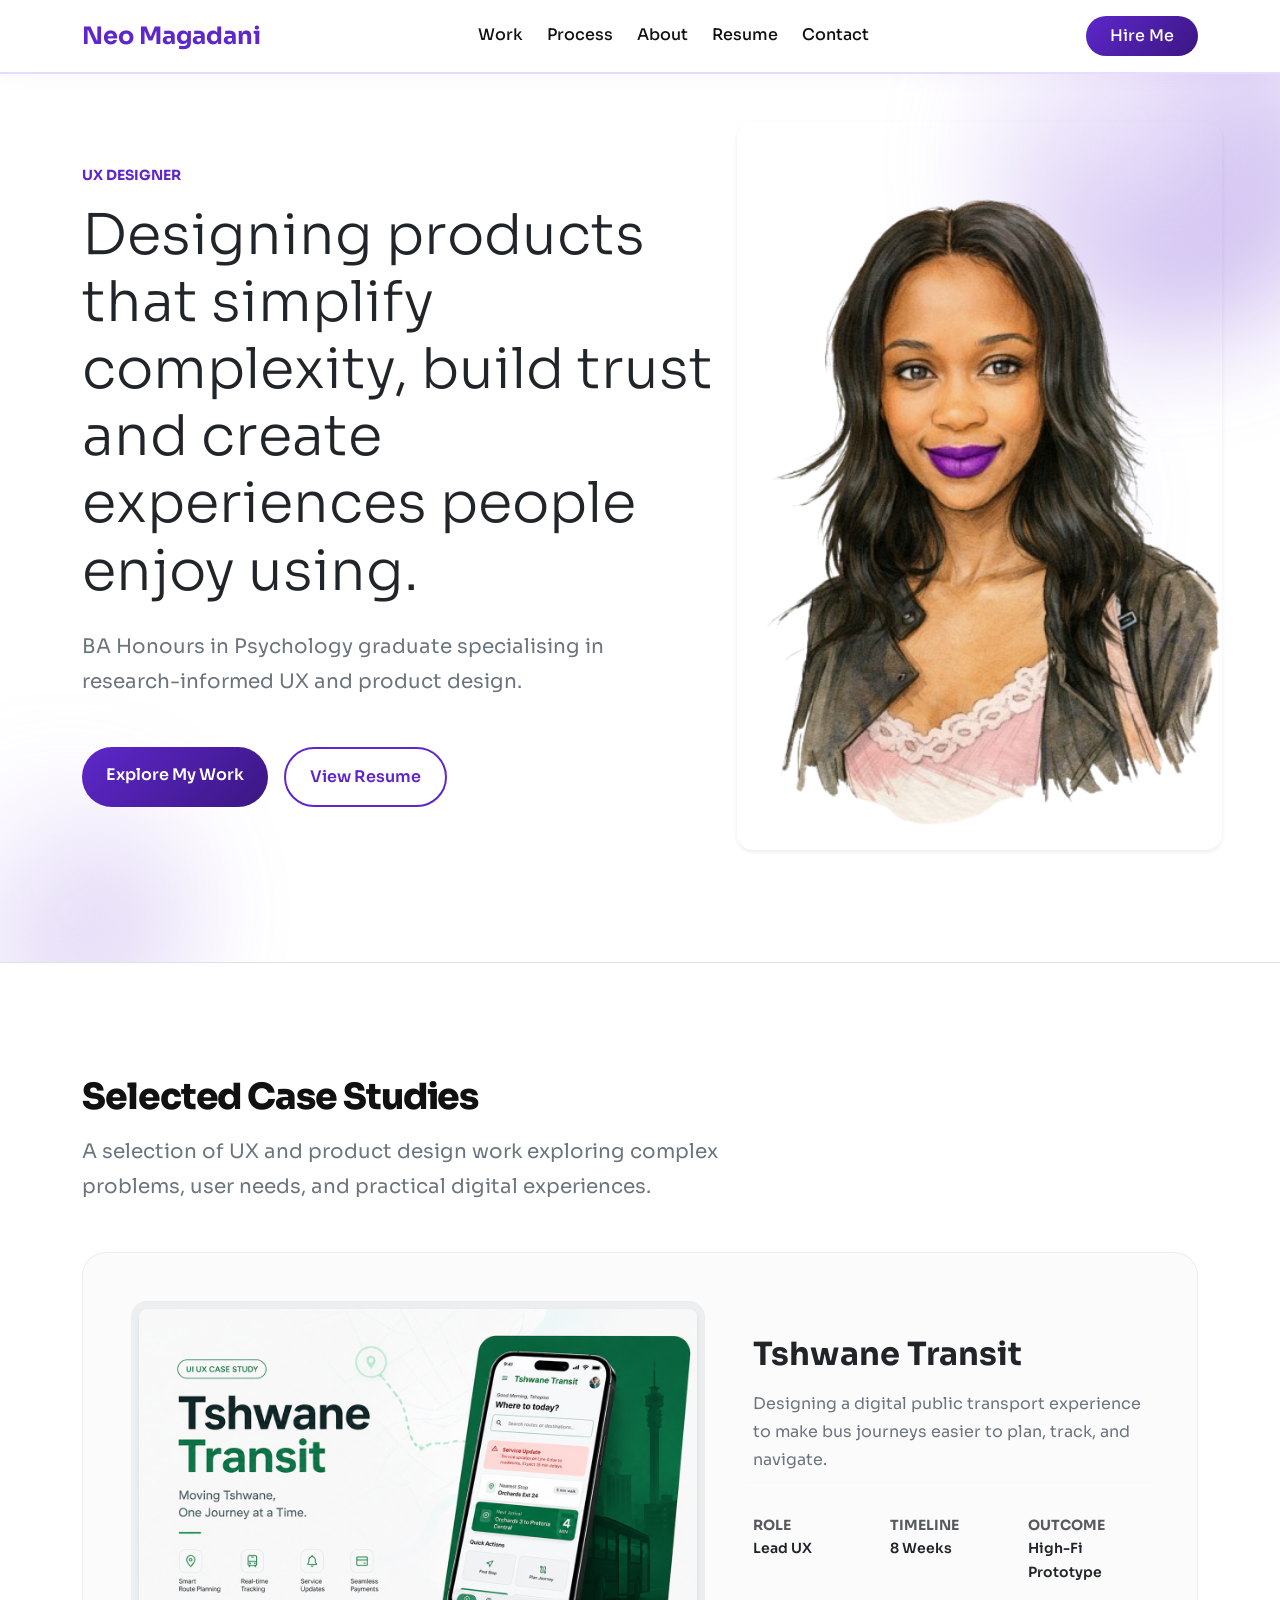
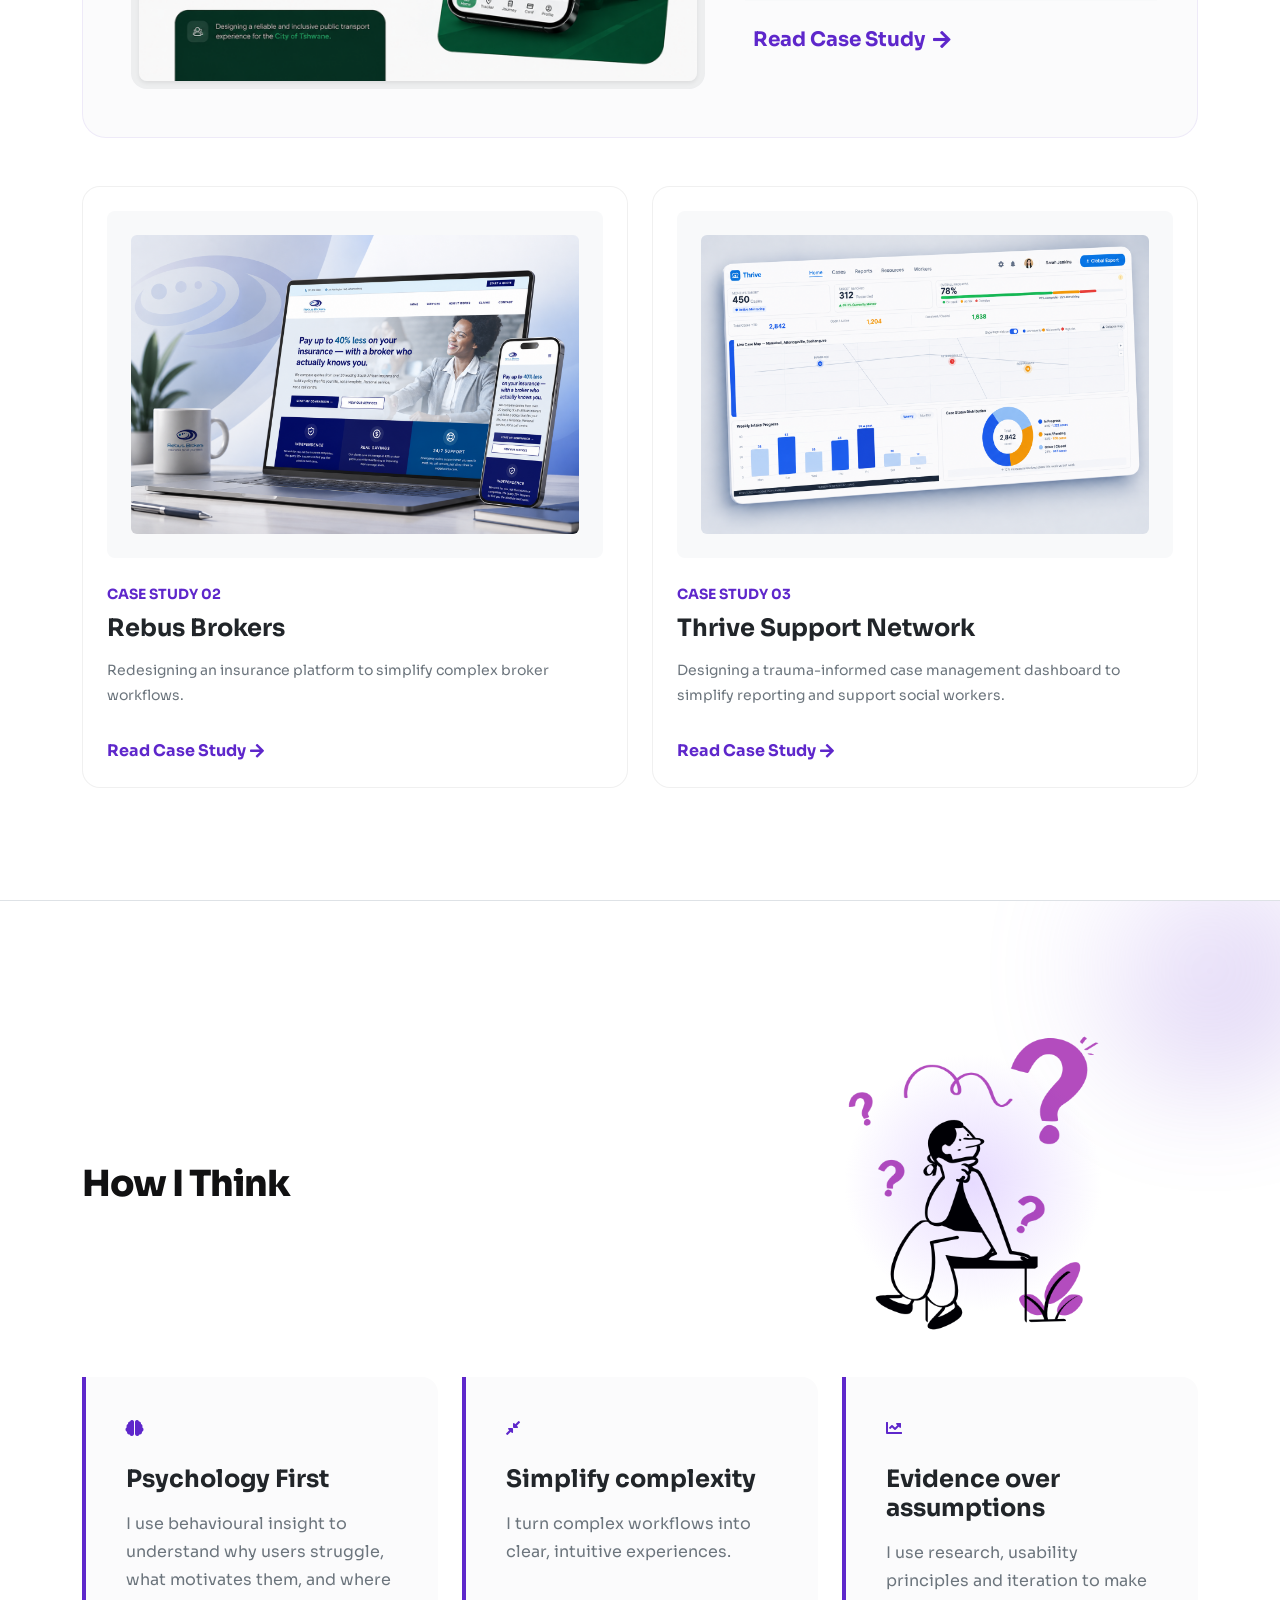
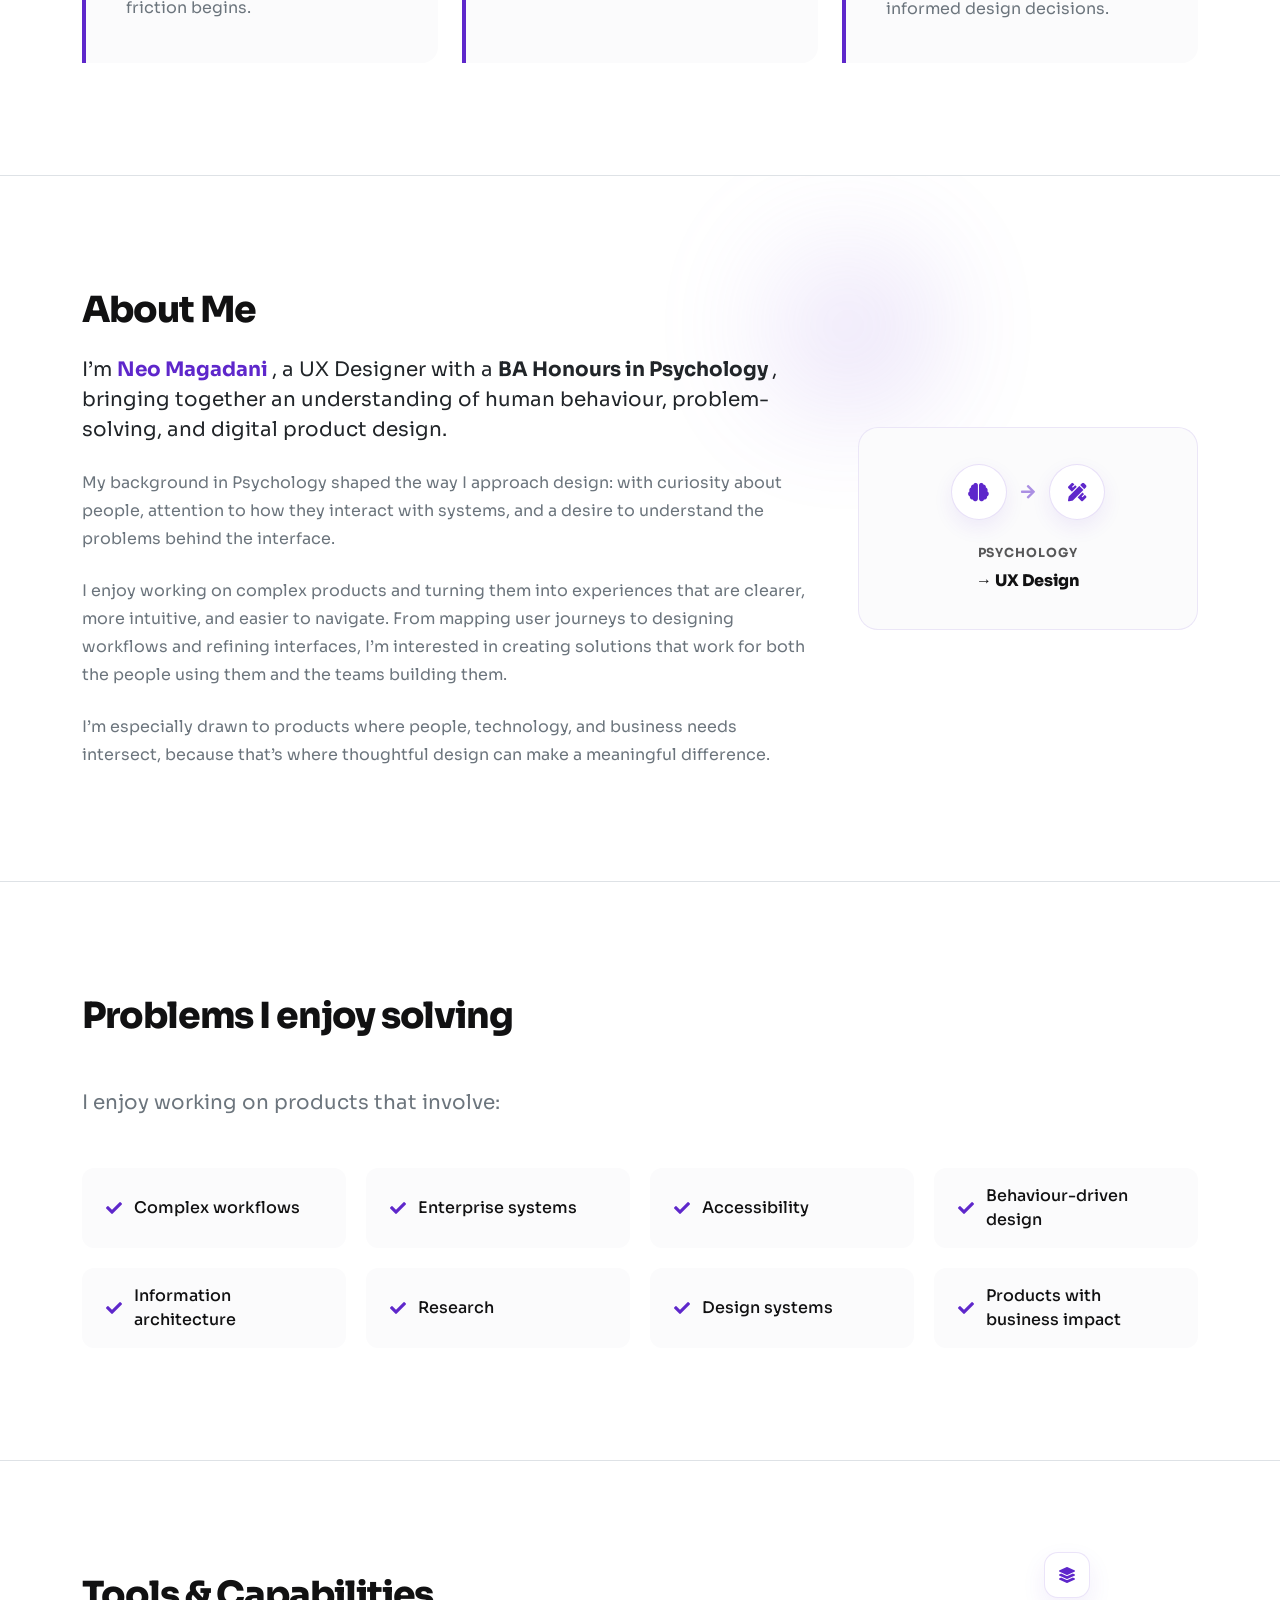
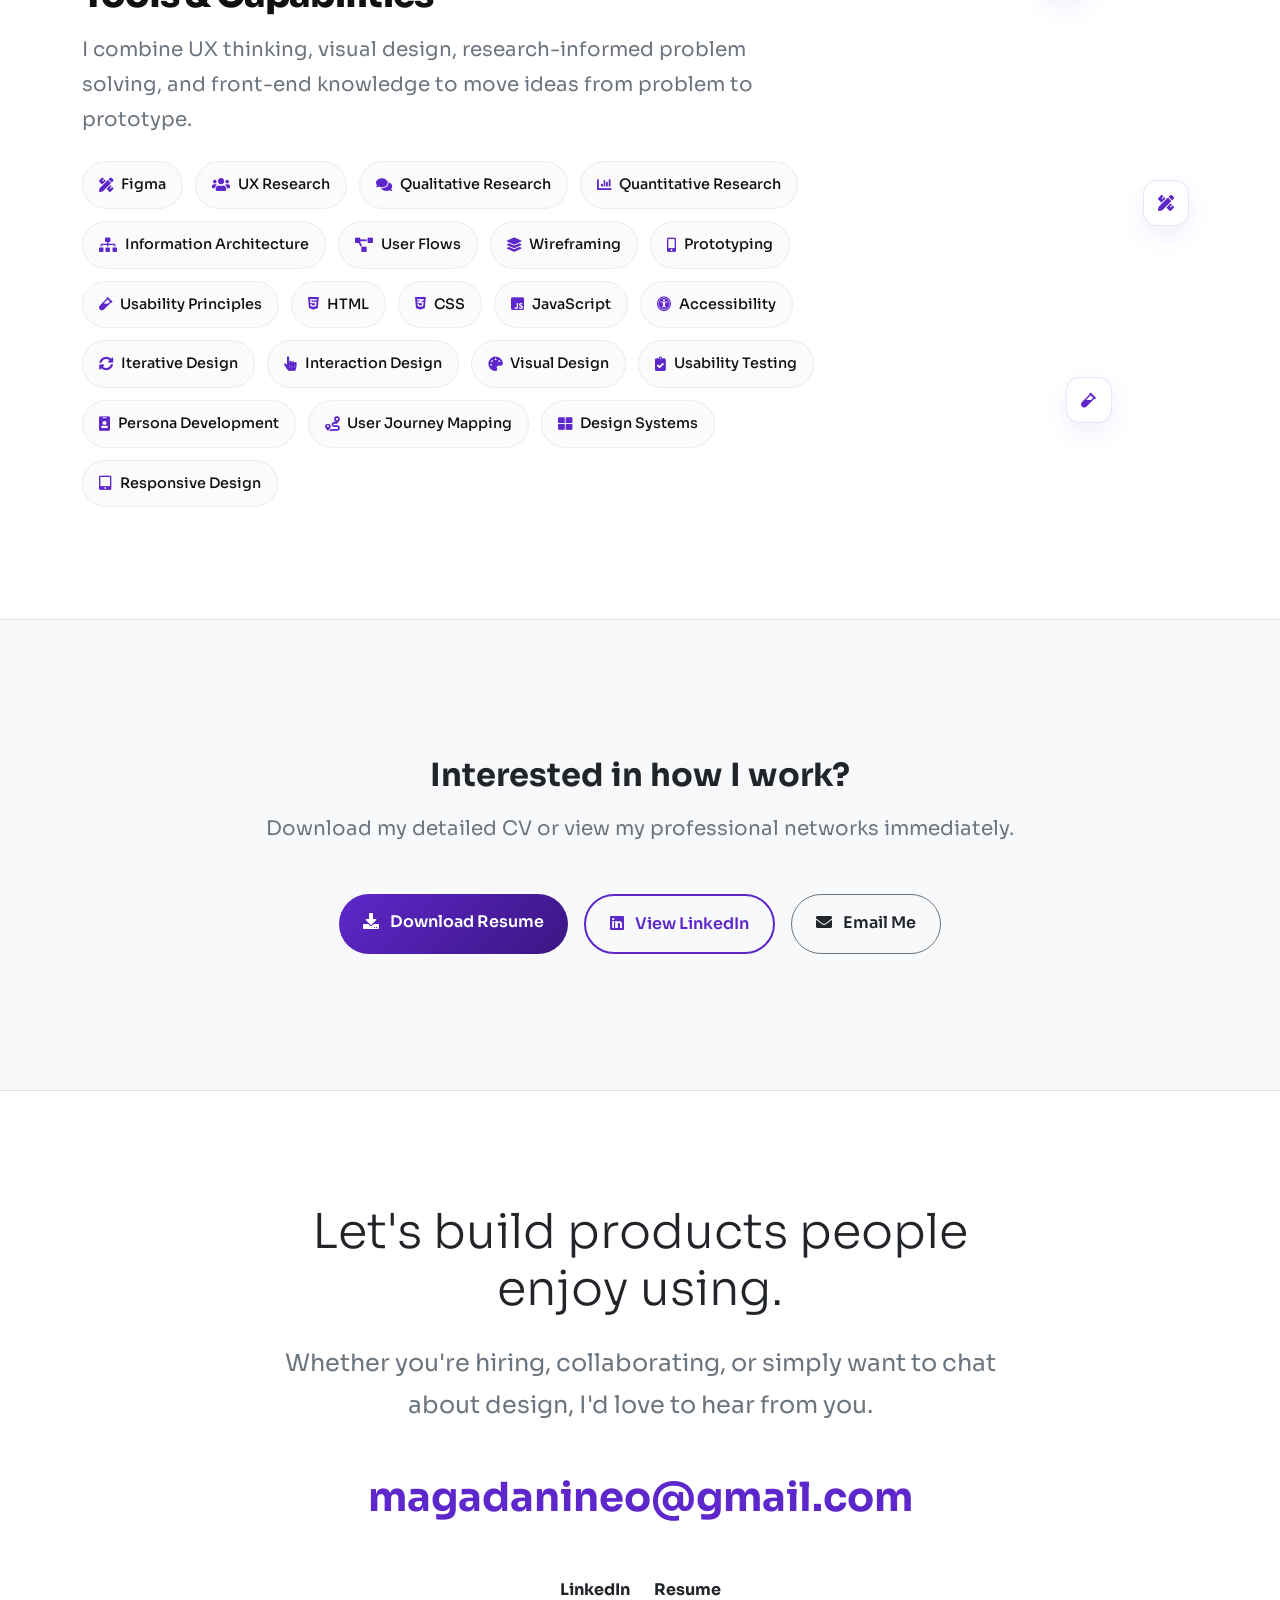
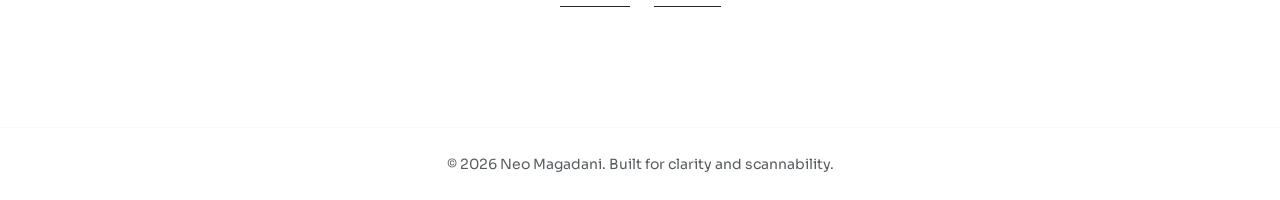
==== commit 9d73ac58: "animations 2" ====
--- a/index.html
+++ b/index.html
@@ -111,7 +111,13 @@
     }
     </script>
 
-
+<!-- Vercel Web Analytics -->
+<script>
+    window.va = window.va || function () {
+        (window.vaq = window.vaq || []).push(arguments);
+    };
+</script>
+<script defer src="/_vercel/insights/script.js"></script>
     <style>
 
         :root {
@@ -520,12 +526,399 @@
 
         }
 
+
+        /* =====================================================
+           SCROLL PROGRESS BAR
+           ===================================================== */
+
+        .scroll-progress {
+            position: fixed;
+            top: 0;
+            left: 0;
+            height: 3px;
+            width: 0%;
+            background: linear-gradient(90deg, var(--primary-color), #9B6DFF);
+            z-index: 1101;
+            transition: width 0.1s ease-out;
+        }
+
+
+        /* =====================================================
+           AMBIENT MOTION (background orbs)
+           ===================================================== */
+
+        .ambient-field {
+            position: absolute;
+            inset: 0;
+            overflow: hidden;
+            pointer-events: none;
+            z-index: 0;
+        }
+
+        .orb {
+            position: absolute;
+            border-radius: 50%;
+            filter: blur(60px);
+            opacity: 0.35;
+            background: radial-gradient(circle at 30% 30%, var(--primary-light), var(--primary-color) 70%);
+            animation: drift 22s ease-in-out infinite;
+            will-change: transform;
+        }
+
+        .orb-1 { width: 340px; height: 340px; top: -80px; right: -60px; animation-duration: 26s; }
+        .orb-2 { width: 220px; height: 220px; bottom: -60px; left: -40px; animation-duration: 19s; animation-delay: -6s; opacity: 0.25; }
+        .orb-3 { width: 160px; height: 160px; top: 40%; right: 15%; animation-duration: 24s; animation-delay: -3s; opacity: 0.2; }
+
+        @keyframes drift {
+            0%, 100% { transform: translate(0, 0) scale(1); }
+            33% { transform: translate(-20px, 25px) scale(1.08); }
+            66% { transform: translate(18px, -15px) scale(0.95); }
+        }
+
+        @keyframes float-y {
+            0%, 100% { transform: translateY(0); }
+            50% { transform: translateY(-14px); }
+        }
+
+        @keyframes pulse-soft {
+            0%, 100% { opacity: 0.6; transform: scale(1); }
+            50% { opacity: 1; transform: scale(1.06); }
+        }
+
+        section.navigation-section,
+        section.problems-area,
+        section.tools-area {
+            position: relative;
+            isolation: isolate;
+        }
+
+
+        /* =====================================================
+           SCROLL REVEAL SYSTEM
+           ===================================================== */
+
+        .section-title,
+        .portfolio-area p.fs-5,
+        .featured-card,
+        .secondary-card,
+        .think-card,
+        .about-area p,
+        .about-decoration,
+        .problem-item,
+        .tool-badge,
+        .process-illustration,
+        .resume-cta-area h2,
+        .resume-cta-area p,
+        .resume-cta-area .d-flex,
+        .contact-personal-area h2,
+        .contact-personal-area p,
+        .contact-personal-area .mb-5,
+        .contact-personal-area .d-flex {
+            opacity: 0;
+            transform: translateY(28px);
+            transition: opacity 0.7s cubic-bezier(0.16, 1, 0.3, 1),
+                        transform 0.7s cubic-bezier(0.16, 1, 0.3, 1);
+        }
+
+        .process-illustration {
+            transform: translateY(28px) scale(0.96);
+        }
+
+        .in-view {
+            opacity: 1 !important;
+            transform: translateY(0) scale(1) !important;
+        }
+
+
+        /* =====================================================
+           HOVER MICRO-INTERACTIONS
+           ===================================================== */
+
+        .featured-card,
+        .secondary-card {
+            will-change: transform;
+        }
+
+        .featured-card:hover,
+        .secondary-card:hover {
+            transform: translateY(-6px);
+            box-shadow: 0 18px 40px rgba(94, 39, 203, 0.10);
+        }
+
+        .featured-card .overflow-hidden img,
+        .secondary-card img {
+            transition: transform 0.6s cubic-bezier(0.16, 1, 0.3, 1);
+        }
+
+        .featured-card:hover .overflow-hidden img,
+        .secondary-card:hover img {
+            transform: scale(1.045);
+        }
+
+        .think-card {
+            transition: transform 0.35s ease, box-shadow 0.35s ease, border-color 0.35s ease;
+        }
+
+        .think-card:hover {
+            transform: translateY(-5px);
+            box-shadow: 0 14px 30px rgba(94, 39, 203, 0.10);
+        }
+
+        .think-card:hover i {
+            animation: pulse-soft 1.1s ease-in-out infinite;
+        }
+
+        .think-card i {
+            display: inline-block;
+            transition: transform 0.3s ease;
+        }
+
+        .problem-item {
+            transition: transform 0.25s ease, background-color 0.25s ease;
+        }
+
+        .problem-item:hover {
+            transform: translateX(4px);
+            background-color: var(--primary-light);
+        }
+
+        .problem-item i {
+            transition: transform 0.25s ease;
+        }
+
+        .problem-item:hover i {
+            transform: scale(1.2);
+        }
+
+        .tool-badge {
+            transition: transform 0.25s ease, background-color 0.25s ease, color 0.25s ease, border-color 0.25s ease;
+        }
+
+        .tool-badge:hover {
+            transform: translateY(-3px);
+            background-color: var(--primary-color);
+            border-color: var(--primary-color);
+            color: #ffffff;
+        }
+
+        .tool-badge:hover i {
+            color: #ffffff;
+        }
+
+        a.d-inline-flex i.fa-arrow-right {
+            transition: transform 0.3s cubic-bezier(0.16, 1, 0.3, 1);
+        }
+
+        a.d-inline-flex:hover i.fa-arrow-right {
+            transform: translateX(6px);
+        }
+
+        .nav-link {
+            padding-bottom: 2px;
+        }
+
+        .nav-link::before {
+            content: '';
+            position: absolute;
+            bottom: -4px;
+            left: 0;
+            width: 100%;
+            height: 2px;
+            background-color: var(--primary-color);
+            border-radius: 2px;
+            transform: scaleX(0);
+            transform-origin: left;
+            transition: transform 0.3s cubic-bezier(0.16, 1, 0.3, 1);
+        }
+
+        .nav-link:hover::before {
+            transform: scaleX(1);
+        }
+
+        .nav-link.active::before {
+            transform: scaleX(0);
+        }
+
+        .btn-primary-gradient,
+        .btn-primary-outlined {
+            will-change: transform;
+        }
+
+        .topbutton {
+            transform: translateY(8px) scale(0.9);
+        }
+
+        .topbutton.btn-show {
+            transform: translateY(0) scale(1);
+        }
+
+        .topbutton:hover {
+            transform: translateY(-3px) scale(1.05) !important;
+        }
+
+
+        /* =====================================================
+           HERO MOTION
+           ===================================================== */
+
+        .hero-area {
+            position: relative;
+            overflow: hidden;
+        }
+
+        .hero-img-container {
+            perspective: 1000px;
+        }
+
+        .hero-img-container img {
+            transition: transform 0.25s ease-out, box-shadow 0.4s ease;
+            animation: float-y 5.5s ease-in-out infinite;
+        }
+
+        .hero-img-container:hover img {
+            box-shadow: 0 20px 45px rgba(94, 39, 203, 0.18);
+        }
+
+
+        /* =====================================================
+           HOW I THINK — ILLUSTRATION
+           ===================================================== */
+
+        .process-illustration {
+            position: relative;
+            display: flex;
+            align-items: center;
+            justify-content: center;
+        }
+
+        .process-illustration img {
+            width: 100%;
+            max-width: 340px;
+            height: auto;
+            mix-blend-mode: multiply;
+            animation: float-y 6s ease-in-out infinite;
+        }
+
+        .process-illustration .glow {
+            position: absolute;
+            width: 260px;
+            height: 260px;
+            border-radius: 50%;
+            background: radial-gradient(circle, var(--primary-light) 0%, rgba(231, 219, 255, 0) 70%);
+            z-index: -1;
+        }
+
+
+        /* =====================================================
+           ABOUT — DECORATIVE FILL
+           ===================================================== */
+
+        .about-decoration {
+            position: relative;
+            background: var(--bg-light);
+            border: 1px solid rgba(94, 39, 203, 0.10);
+            border-radius: 20px;
+            padding: 2.25rem 1.75rem;
+            text-align: center;
+        }
+
+        .about-decoration .flow-icons {
+            display: flex;
+            align-items: center;
+            justify-content: center;
+            gap: 0.9rem;
+            margin-bottom: 1.25rem;
+        }
+
+        .about-decoration .flow-icons .icon-circle {
+            width: 56px;
+            height: 56px;
+            border-radius: 50%;
+            background: #ffffff;
+            border: 1px solid rgba(94, 39, 203, 0.14);
+            display: flex;
+            align-items: center;
+            justify-content: center;
+            color: var(--primary-color);
+            font-size: 1.15rem;
+            box-shadow: 0 8px 20px rgba(94, 39, 203, 0.08);
+            animation: float-y 4.5s ease-in-out infinite;
+        }
+
+        .about-decoration .flow-icons .icon-circle:nth-child(3) {
+            animation-delay: -2.2s;
+        }
+
+        .about-decoration .flow-icons .fa-arrow-right {
+            color: var(--primary-color);
+            opacity: 0.5;
+        }
+
+        .about-decoration .flow-label {
+            font-size: 0.78rem;
+            font-weight: 700;
+            letter-spacing: 0.08em;
+            text-transform: uppercase;
+            color: var(--text-muted);
+        }
+
+        .about-decoration .flow-label strong {
+            display: block;
+            font-size: 1rem;
+            letter-spacing: 0;
+            text-transform: none;
+            color: var(--dark-color);
+            margin-top: 0.35rem;
+        }
+
+
+        /* =====================================================
+           TOOLS — AMBIENT FLOATING CHIPS
+           ===================================================== */
+
+        .tools-decoration {
+            position: absolute;
+            top: 0;
+            bottom: 0;
+            right: 3%;
+            width: 220px;
+            display: none;
+            pointer-events: none;
+        }
+
+        @media (min-width: 992px) {
+            .tools-decoration {
+                display: block;
+            }
+        }
+
+        .tools-decoration .float-chip {
+            position: absolute;
+            width: 46px;
+            height: 46px;
+            border-radius: 14px;
+            background: #ffffff;
+            border: 1px solid rgba(94, 39, 203, 0.12);
+            display: flex;
+            align-items: center;
+            justify-content: center;
+            color: var(--primary-color);
+            box-shadow: 0 10px 24px rgba(94, 39, 203, 0.08);
+            animation: float-y 5s ease-in-out infinite;
+        }
+
+        .tools-decoration .float-chip:nth-child(1) { top: 12%; left: 10%; animation-delay: -1s; }
+        .tools-decoration .float-chip:nth-child(2) { top: 42%; left: 55%; animation-delay: -3s; }
+        .tools-decoration .float-chip:nth-child(3) { top: 68%; left: 20%; animation-delay: -0.5s; }
+
     </style>
 
 </head>
 
 
 <body>
+
+    <div class="scroll-progress" id="scrollProgress" aria-hidden="true"></div>
 
 
     <!-- =========================================================
@@ -668,6 +1061,12 @@
             id="hero"
             class="hero-area min-vh-90 d-flex align-items-center bg-white section-padding pt-5 navigation-section">
 
+            <div class="ambient-field" aria-hidden="true">
+                <div class="orb orb-1"></div>
+                <div class="orb orb-2"></div>
+                <div class="orb orb-3"></div>
+            </div>
+
             <div class="container">
 
                 <div class="row align-items-center g-5">
@@ -1073,13 +1472,41 @@
             id="process"
             class="process-area section-padding border-top bg-white navigation-section">
 
+            <div class="ambient-field" aria-hidden="true">
+                <div class="orb orb-2" style="top: -40px; bottom: auto; left: auto; right: -40px;"></div>
+            </div>
+
             <div class="container">
 
-                <h2 class="section-title">
-
-                    How I Think
-
-                </h2>
+                <div class="row align-items-center g-4 mb-4">
+
+                    <div class="col-lg-7">
+
+                        <h2 class="section-title mb-0">
+
+                            How I Think
+
+                        </h2>
+
+                    </div>
+
+
+                    <div class="col-lg-5">
+
+                        <div class="process-illustration">
+
+                            <div class="glow" aria-hidden="true"></div>
+
+                            <img
+                                src="./assets/img/how-i-think-illustration.png"
+                                alt="Illustration of a person thinking, surrounded by question marks, representing a curious and research-driven design process"
+                                loading="lazy">
+
+                        </div>
+
+                    </div>
+
+                </div>
 
 
                 <div class="row g-4">
@@ -1195,9 +1622,13 @@
             id="about"
             class="about-area section-padding border-top bg-white navigation-section">
 
+            <div class="ambient-field" aria-hidden="true">
+                <div class="orb orb-3" style="top: 10%; right: auto; left: 60%;"></div>
+            </div>
+
             <div class="container">
 
-                <div class="row justify-content-between g-5 align-items-start">
+                <div class="row justify-content-between g-5 align-items-center">
 
                     <div class="col-lg-8">
 
@@ -1245,6 +1676,34 @@
 
                     </div>
 
+
+                    <div class="col-lg-4">
+
+                        <div class="about-decoration">
+
+                            <div class="flow-icons" aria-hidden="true">
+
+                                <span class="icon-circle">
+                                    <i class="fas fa-brain"></i>
+                                </span>
+
+                                <i class="fas fa-arrow-right"></i>
+
+                                <span class="icon-circle">
+                                    <i class="fas fa-pencil-ruler"></i>
+                                </span>
+
+                            </div>
+
+                            <span class="flow-label">
+                                Psychology
+                                <strong>→ UX Design</strong>
+                            </span>
+
+                        </div>
+
+                    </div>
+
                 </div>
 
             </div>
@@ -1381,6 +1840,12 @@
             id="tools"
             class="tools-area section-padding border-top bg-white">
 
+            <div class="tools-decoration" aria-hidden="true">
+                <span class="float-chip"><i class="fas fa-layer-group"></i></span>
+                <span class="float-chip"><i class="fas fa-pencil-ruler"></i></span>
+                <span class="float-chip"><i class="fas fa-vial"></i></span>
+            </div>
+
             <div class="container">
 
                 <div class="row">
@@ -1426,6 +1891,26 @@
 
                             <span class="tool-badge">
 
+                                <i class="fas fa-comments"
+                                   aria-hidden="true"></i>
+
+                                Qualitative Research
+
+                            </span>
+
+
+                            <span class="tool-badge">
+
+                                <i class="fas fa-chart-bar"
+                                   aria-hidden="true"></i>
+
+                                Quantitative Research
+
+                            </span>
+
+
+                            <span class="tool-badge">
+
                                 <i class="fas fa-sitemap"
                                    aria-hidden="true"></i>
 
@@ -1520,6 +2005,76 @@
                                    aria-hidden="true"></i>
 
                                 Iterative Design
+
+                            </span>
+
+
+                            <span class="tool-badge">
+
+                                <i class="fas fa-hand-pointer"
+                                   aria-hidden="true"></i>
+
+                                Interaction Design
+
+                            </span>
+
+
+                            <span class="tool-badge">
+
+                                <i class="fas fa-palette"
+                                   aria-hidden="true"></i>
+
+                                Visual Design
+
+                            </span>
+
+
+                            <span class="tool-badge">
+
+                                <i class="fas fa-clipboard-check"
+                                   aria-hidden="true"></i>
+
+                                Usability Testing
+
+                            </span>
+
+
+                            <span class="tool-badge">
+
+                                <i class="fas fa-id-badge"
+                                   aria-hidden="true"></i>
+
+                                Persona Development
+
+                            </span>
+
+
+                            <span class="tool-badge">
+
+                                <i class="fas fa-route"
+                                   aria-hidden="true"></i>
+
+                                User Journey Mapping
+
+                            </span>
+
+
+                            <span class="tool-badge">
+
+                                <i class="fas fa-th-large"
+                                   aria-hidden="true"></i>
+
+                                Design Systems
+
+                            </span>
+
+
+                            <span class="tool-badge">
+
+                                <i class="fas fa-tablet-alt"
+                                   aria-hidden="true"></i>
+
+                                Responsive Design
 
                             </span>
 
@@ -1741,6 +2296,115 @@
 
 
             /* =====================================================
+               SCROLL PROGRESS BAR
+               ===================================================== */
+
+            const progressBar = document.getElementById('scrollProgress');
+
+            function updateProgress() {
+                const scrollTop = window.scrollY;
+                const docHeight = document.documentElement.scrollHeight - window.innerHeight;
+                const pct = docHeight > 0 ? (scrollTop / docHeight) * 100 : 0;
+                if (progressBar) progressBar.style.width = pct + '%';
+            }
+
+            window.addEventListener('scroll', updateProgress, { passive: true });
+            updateProgress();
+
+
+            /* =====================================================
+               SCROLL REVEAL (with stagger)
+               ===================================================== */
+
+            const revealSelectors = [
+                '.section-title',
+                '.portfolio-area p.fs-5',
+                '.featured-card',
+                '.secondary-card',
+                '.think-card',
+                '.about-area p',
+                '.about-decoration',
+                '.problem-item',
+                '.tool-badge',
+                '.process-illustration',
+                '.resume-cta-area h2',
+                '.resume-cta-area p',
+                '.resume-cta-area .d-flex',
+                '.contact-personal-area h2',
+                '.contact-personal-area p',
+                '.contact-personal-area .mb-5',
+                '.contact-personal-area .d-flex'
+            ];
+
+            const revealEls = document.querySelectorAll(revealSelectors.join(','));
+
+            // Stagger siblings that share a parent (cards, badges, problem items)
+            const groupCounters = new WeakMap();
+            revealEls.forEach(function(el) {
+                const parent = el.parentElement;
+                const count = groupCounters.get(parent) || 0;
+                el.style.transitionDelay = Math.min(count * 70, 420) + 'ms';
+                groupCounters.set(parent, count + 1);
+            });
+
+            if ('IntersectionObserver' in window) {
+                const io = new IntersectionObserver(function(entries) {
+                    entries.forEach(function(entry) {
+                        if (entry.isIntersecting) {
+                            entry.target.classList.add('in-view');
+                            io.unobserve(entry.target);
+                        }
+                    });
+                }, { threshold: 0.15, rootMargin: '0px 0px -60px 0px' });
+
+                revealEls.forEach(function(el) { io.observe(el); });
+            } else {
+                revealEls.forEach(function(el) { el.classList.add('in-view'); });
+            }
+
+
+            /* =====================================================
+               HERO IMAGE TILT
+               ===================================================== */
+
+            const heroImg = document.querySelector('.hero-img-container img');
+            const heroArea = document.querySelector('.hero-area');
+
+            if (heroImg && heroArea && window.matchMedia('(hover: hover)').matches) {
+                heroArea.addEventListener('mousemove', function(e) {
+                    const rect = heroArea.getBoundingClientRect();
+                    const x = (e.clientX - rect.left) / rect.width - 0.5;
+                    const y = (e.clientY - rect.top) / rect.height - 0.5;
+                    heroImg.style.transform = 'rotateY(' + (x * 6) + 'deg) rotateX(' + (y * -6) + 'deg)';
+                });
+
+                heroArea.addEventListener('mouseleave', function() {
+                    heroImg.style.transform = '';
+                });
+            }
+
+
+            /* =====================================================
+               MAGNETIC BUTTONS
+               ===================================================== */
+
+            if (window.matchMedia('(hover: hover)').matches) {
+                document.querySelectorAll('.btn-primary-gradient, .btn-primary-outlined').forEach(function(btn) {
+                    btn.addEventListener('mousemove', function(e) {
+                        const rect = btn.getBoundingClientRect();
+                        const x = e.clientX - rect.left - rect.width / 2;
+                        const y = e.clientY - rect.top - rect.height / 2;
+                        btn.style.transform = 'translate(' + (x * 0.12) + 'px,' + (y * 0.28) + 'px)';
+                    });
+
+                    btn.addEventListener('mouseleave', function() {
+                        btn.style.transform = '';
+                    });
+                });
+            }
+
+
+            /* =====================================================
                SCROLLSPY
                ===================================================== */
 
@@ -1848,4 +2512,4 @@
 
 
 </body>
-</html>+</html>
